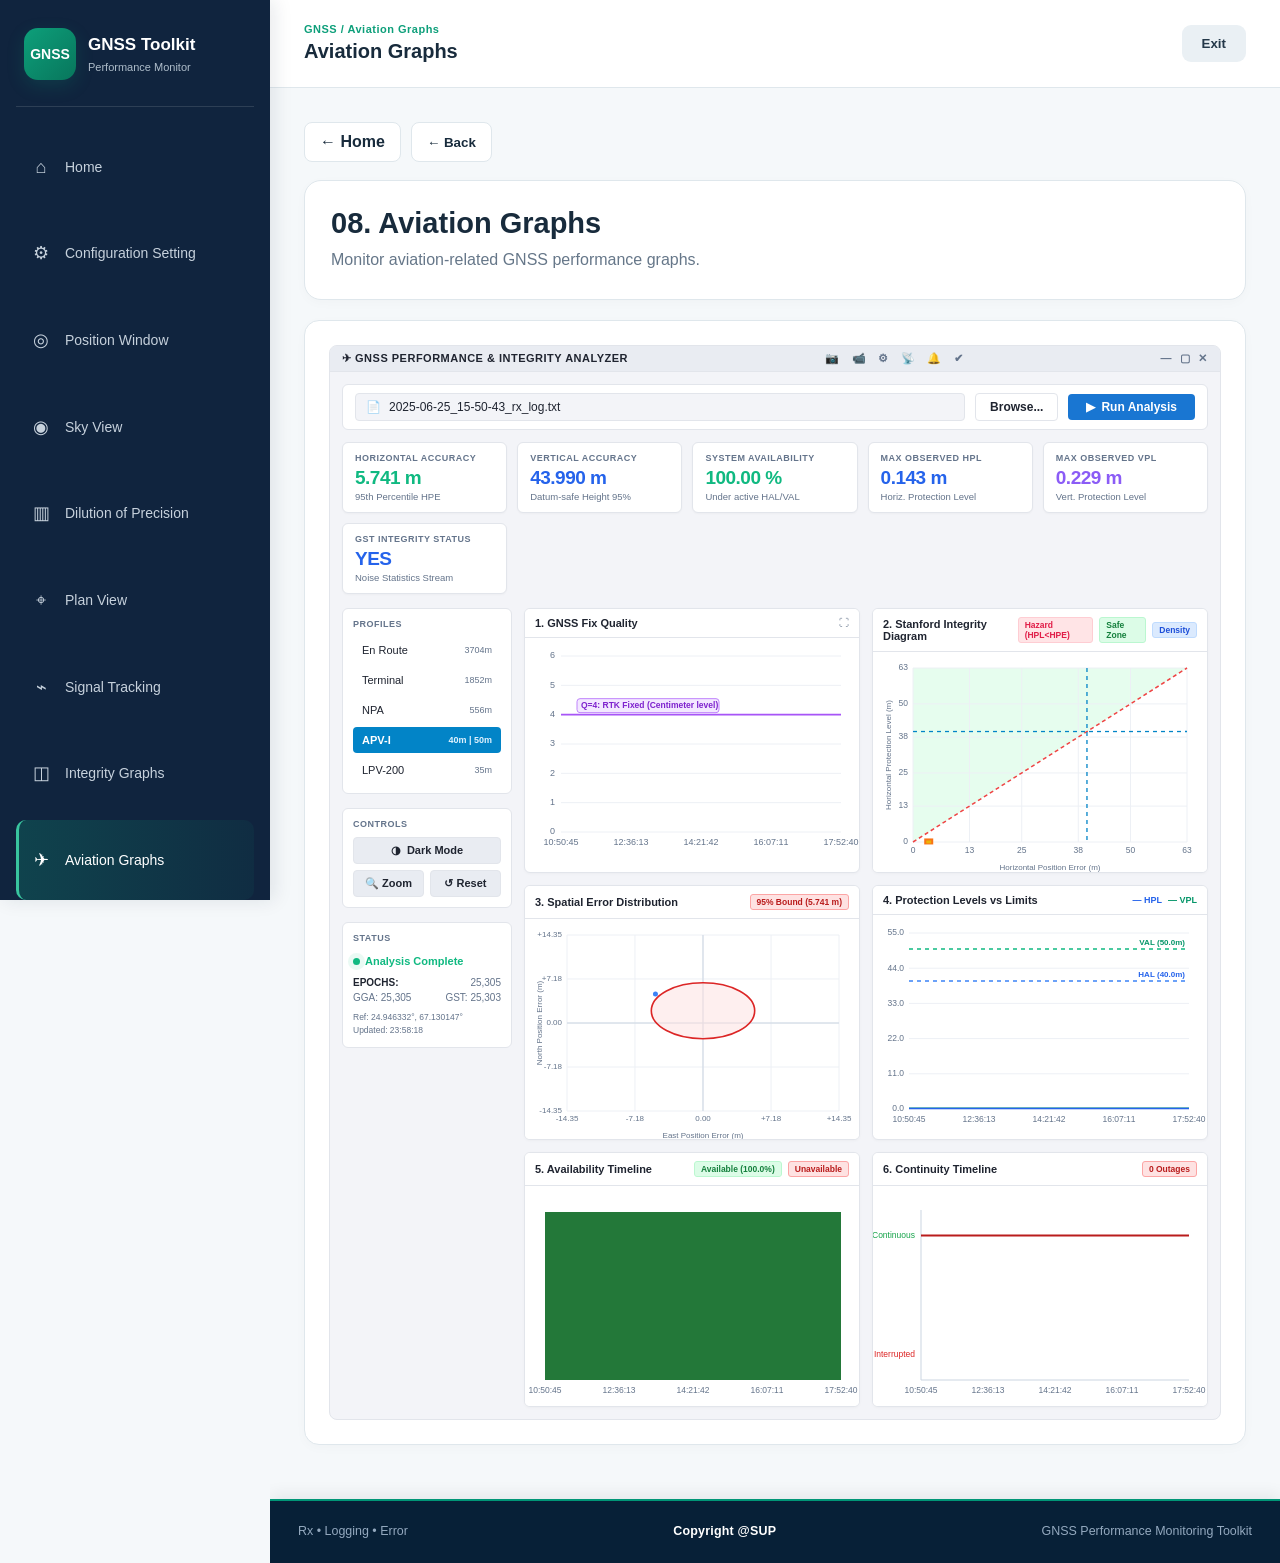
==== pages/aviation.html @ cc6a9aa6 "first commit" ====
<!DOCTYPE html>
<html lang="en">
<head>
  <meta charset="UTF-8">
  <meta name="viewport" content="width=device-width, initial-scale=1.0">
  <title>Aviation Graphs | GNSS Toolkit</title>
  <link rel="stylesheet" href="../css/style.css">
  <style>
    :root {
      --av-bg: #f3f4f8;
      --av-card-bg: #ffffff;
      --av-card-border: #e2e5eb;
      --av-header-bg: #e9ecf2;
      --av-text: #1f2430;
      --av-text-dim: #64748b;
      --av-primary: #1976d2;
      --av-primary-hover: #1565c0;
      --av-success: #10b981;
      --av-warning: #f59e0b;
      --av-danger: #ef4444;
      --av-hazard: #e11d48;
      --av-plot-bg: #ffffff;
      --av-grid-line: #edf0f5;
      --av-axis-line: #cbd5e1;
    }

    body.analyzer-dark {
      --av-bg: #12141a;
      --av-card-bg: #1a1d26;
      --av-card-border: #2c3140;
      --av-header-bg: #222634;
      --av-text: #e2e8f0;
      --av-text-dim: #94a3b8;
      --av-primary: #3b82f6;
      --av-primary-hover: #2563eb;
      --av-success: #10b981;
      --av-warning: #fbbf24;
      --av-danger: #f87171;
      --av-hazard: #f43f5e;
      --av-plot-bg: #141720;
      --av-grid-line: #222736;
      --av-axis-line: #374151;
    }

    .aviation-wrapper {
      background: var(--av-bg);
      border: 1px solid var(--av-card-border);
      border-radius: 8px;
      padding: 12px;
      font-family: -apple-system, BlinkMacSystemFont, "Segoe UI", Roboto, "Helvetica Neue", Arial, sans-serif;
      color: var(--av-text);
      transition: background 0.2s, color 0.2s;
    }

    /* Window Header Bar */
    .analyzer-window-bar {
      display: flex;
      justify-content: space-between;
      align-items: center;
      background: var(--av-header-bg);
      padding: 6px 12px;
      border-radius: 6px 6px 0 0;
      margin: -12px -12px 12px -12px;
      font-size: 11px;
      font-weight: 700;
      letter-spacing: 0.5px;
      border-bottom: 1px solid var(--av-card-border);
    }
    .window-icons {
      display: flex;
      align-items: center;
      gap: 12px;
      color: var(--av-text-dim);
    }
    .window-controls {
      display: flex;
      gap: 8px;
    }
    .win-btn {
      cursor: pointer;
      font-size: 11px;
      color: var(--av-text-dim);
    }

    /* File / Run Action Bar */
    .analyzer-action-bar {
      display: flex;
      flex-wrap: wrap;
      align-items: center;
      gap: 10px;
      background: var(--av-card-bg);
      padding: 8px 12px;
      border: 1px solid var(--av-card-border);
      border-radius: 6px;
      margin-bottom: 12px;
    }
    .file-input-display {
      flex: 1;
      min-width: 220px;
      display: flex;
      align-items: center;
      gap: 8px;
      background: var(--av-bg);
      border: 1px solid var(--av-card-border);
      padding: 6px 10px;
      border-radius: 4px;
      font-size: 12px;
      font-family: monospace;
      color: var(--av-text);
    }
    .btn-browse {
      background: var(--av-card-bg);
      border: 1px solid var(--av-card-border);
      color: var(--av-text);
      padding: 6px 14px;
      border-radius: 4px;
      font-size: 12px;
      font-weight: 600;
      cursor: pointer;
      transition: 0.15s ease;
    }
    .btn-browse:hover {
      background: var(--av-header-bg);
    }
    .btn-run {
      background: var(--av-primary);
      color: #ffffff;
      border: none;
      padding: 6px 18px;
      border-radius: 4px;
      font-size: 12px;
      font-weight: 600;
      cursor: pointer;
      display: flex;
      align-items: center;
      gap: 6px;
      transition: 0.15s ease;
    }
    .btn-run:hover {
      background: var(--av-primary-hover);
    }

    /* KPI Cards Row */
    .kpi-row {
      display: grid;
      grid-template-columns: repeat(auto-fit, minmax(150px, 1fr));
      gap: 10px;
      margin-bottom: 14px;
    }
    .kpi-card {
      background: var(--av-card-bg);
      border: 1px solid var(--av-card-border);
      border-radius: 6px;
      padding: 10px 12px;
      box-shadow: 0 1px 2px rgba(0,0,0,0.03);
    }
    .kpi-label {
      font-size: 9px;
      font-weight: 700;
      color: var(--av-text-dim);
      text-transform: uppercase;
      letter-spacing: 0.5px;
      margin-bottom: 4px;
    }
    .kpi-val {
      font-size: 19px;
      font-weight: 800;
      letter-spacing: -0.5px;
      margin-bottom: 2px;
    }
    .kpi-val.green { color: #10b981; }
    .kpi-val.blue { color: #2563eb; }
    .kpi-val.purple { color: #8b5cf6; }
    .kpi-sub {
      font-size: 9.5px;
      color: var(--av-text-dim);
    }

    /* Main Workspace Layout */
    .analyzer-workspace {
      display: flex;
      gap: 12px;
    }
    .analyzer-subpanel {
      width: 170px;
      flex-shrink: 0;
      display: flex;
      flex-direction: column;
      gap: 14px;
    }
    .analyzer-grid {
      flex: 1;
      display: grid;
      grid-template-columns: repeat(3, 1fr);
      gap: 12px;
    }
    @media (max-width: 1300px) {
      .analyzer-grid {
        grid-template-columns: repeat(2, 1fr);
      }
    }
    @media (max-width: 900px) {
      .analyzer-workspace {
        flex-direction: column;
      }
      .analyzer-subpanel {
        width: 100%;
      }
      .analyzer-grid {
        grid-template-columns: 1fr;
      }
    }

    /* Subpanel Components */
    .subpanel-box {
      background: var(--av-card-bg);
      border: 1px solid var(--av-card-border);
      border-radius: 6px;
      padding: 10px;
    }
    .subpanel-box-title {
      font-size: 9px;
      font-weight: 800;
      text-transform: uppercase;
      color: var(--av-text-dim);
      margin-bottom: 8px;
      letter-spacing: 0.5px;
    }
    .profile-list {
      display: flex;
      flex-direction: column;
      gap: 4px;
    }
    .profile-btn {
      display: flex;
      justify-content: space-between;
      align-items: center;
      padding: 6px 8px;
      background: transparent;
      border: 1px solid transparent;
      border-radius: 4px;
      font-size: 11px;
      color: var(--av-text);
      cursor: pointer;
      text-align: left;
      font-weight: 500;
      transition: all 0.15s ease;
    }
    .profile-btn small {
      font-size: 9px;
      color: var(--av-text-dim);
    }
    .profile-btn:hover {
      background: var(--av-header-bg);
    }
    .profile-btn.active {
      background: #0284c7;
      color: #ffffff;
      font-weight: 700;
    }
    .profile-btn.active small {
      color: #e0f2fe;
    }

    .ctrl-buttons {
      display: flex;
      flex-direction: column;
      gap: 6px;
    }
    .ctrl-btn {
      padding: 6px 8px;
      font-size: 11px;
      background: var(--av-header-bg);
      border: 1px solid var(--av-card-border);
      border-radius: 4px;
      color: var(--av-text);
      cursor: pointer;
      font-weight: 600;
      display: flex;
      align-items: center;
      justify-content: center;
      gap: 6px;
    }
    .ctrl-btn:hover {
      background: var(--av-card-border);
    }

    .status-badge {
      display: inline-flex;
      align-items: center;
      gap: 5px;
      font-size: 11px;
      font-weight: 700;
      color: #10b981;
      margin-bottom: 8px;
    }
    .status-dot {
      width: 7px;
      height: 7px;
      border-radius: 50%;
      background: #10b981;
    }
    .epoch-stats {
      font-size: 10px;
      color: var(--av-text-dim);
      line-height: 1.5;
    }
    .epoch-stats strong {
      color: var(--av-text);
    }

    /* Graph Cards */
    .graph-card {
      background: var(--av-card-bg);
      border: 1px solid var(--av-card-border);
      border-radius: 6px;
      display: flex;
      flex-direction: column;
      overflow: hidden;
      box-shadow: 0 1px 3px rgba(0,0,0,0.03);
    }
    .graph-header {
      padding: 8px 10px;
      display: flex;
      justify-content: space-between;
      align-items: center;
      border-bottom: 1px solid var(--av-card-border);
      background: var(--av-card-bg);
    }
    .graph-title {
      font-size: 11px;
      font-weight: 700;
      color: var(--av-text);
    }
    .graph-tags {
      display: flex;
      align-items: center;
      gap: 6px;
      font-size: 9px;
    }
    .pill-tag {
      padding: 2px 6px;
      border-radius: 3px;
      font-weight: 600;
      font-size: 8.5px;
      display: flex;
      align-items: center;
      gap: 4px;
    }
    .pill-hazard { background: #ffe4e6; color: #e11d48; border: 1px solid #fecdd3; }
    .pill-safe { background: #dcfce7; color: #15803d; border: 1px solid #bbf7d0; }
    .pill-density { background: #dbeafe; color: #1d4ed8; border: 1px solid #bfdbfe; }
    .pill-bound { background: #fee2e2; color: #b91c1c; border: 1px solid #fca5a5; }
    .pill-avail { background: #dcfce7; color: #15803d; border: 1px solid #bbf7d0; }
    .pill-unavail { background: #fee2e2; color: #b91c1c; border: 1px solid #fca5a5; }

    .graph-canvas-container {
      position: relative;
      width: 100%;
      height: 220px;
      background: var(--av-plot-bg);
    }
    .graph-canvas-container canvas {
      width: 100%;
      height: 100%;
      display: block;
    }

    
/* =========================================================
   PROFESSIONAL FOOTER
   ========================================================= */

footer {
    width: 100%;
    margin-top: auto;
    min-height: 64px;
    padding: 12px 28px;

    display: flex;
    align-items: center;
    justify-content: space-between;
    gap: 20px;

    background: #072037;
    border-top: 2px solid #009677;

    color: #b7c7d7;
    font-size: 0.78rem;
    line-height: 1.4;

    box-shadow: 0 -4px 15px rgba(7, 32, 55, 0.08);
}

footer span {
    display: block;
    white-space: nowrap;
}

footer span:first-child {
    color: #94a9bf;
    font-weight: 500;
}

footer span:nth-child(2) {
    color: #ffffff;
    font-weight: 600;
    letter-spacing: 0.2px;
}

footer span:last-child {
    color: #94a9bf;
    text-align: right;
    font-weight: 500;
}

/* Footer responsive */
@media (max-width: 600px) {
    footer {
        min-height: 90px;
        padding: 14px 16px;
        flex-direction: column;
        justify-content: center;
        text-align: center;
        gap: 5px;
    }

    footer span {
        white-space: normal;
        text-align: center !important;
    }
}


  </style>
</head>
<body>
<div class="app-shell">
  <aside class="sidebar" id="sidebar">
    <div class="sidebar-brand">
      <div class="brand-mark">GNSS</div>
      <div><strong>GNSS Toolkit</strong><small>Performance Monitor</small></div>
    </div>
    <nav class="sidebar-nav">
      <a class="nav-item" href="../index.html"><span>⌂</span>Home</a>
      <a class="nav-item" href="configuration.html"><span>⚙</span>Configuration Setting</a>
      <a class="nav-item" href="position.html"><span>◎</span>Position Window</a>
      <a class="nav-item" href="sky-view.html"><span>◉</span>Sky View</a>
      <a class="nav-item" href="dop.html"><span>▥</span>Dilution of Precision</a>
      <a class="nav-item" href="plan-view.html"><span>⌖</span>Plan View</a>
      <a class="nav-item" href="signal-tracking.html"><span>⌁</span>Signal Tracking</a>
      <a class="nav-item" href="integrity.html"><span>◫</span>Integrity Graphs</a>
      <a class="nav-item active" href="aviation.html"><span>✈</span>Aviation Graphs</a>
    </nav>
 
  </aside>

  <main class="main-content">
    <header class="topbar">
      <button class="menu-btn" onclick="toggleSidebar()">☰</button>
      <div>
        <div class="breadcrumb">GNSS / Aviation Graphs</div>
        <h1>Aviation Graphs</h1>
      </div>
      <button class="exit-btn" onclick="handleExit()">Exit</button>
    </header>

    <div class="page-content">
      <div class="back-row">
        <a class="back-btn" href="../index.html">← Home</a>
        <button class="back-btn" onclick="history.back()">← Back</button>
      </div>

      <div class="page-title">
        <h2>08. Aviation Graphs</h2>
        <p>Monitor aviation-related GNSS performance graphs.</p>
      </div>

      <div class="panel">
        <div class="aviation-wrapper" id="analyzerContainer">
          
          <!-- Top Analyzer Window Header -->
          <div class="analyzer-window-bar">
            <div>✈ GNSS PERFORMANCE & INTEGRITY ANALYZER</div>
            <div class="window-icons">
              <span>📷</span><span>📹</span><span>⚙</span><span>📡</span><span>🔔</span><span>✔</span>
            </div>
            <div class="window-controls">
              <span class="win-btn">—</span>
              <span class="win-btn">▢</span>
              <span class="win-btn">✕</span>
            </div>
          </div>

          <!-- Log File and Action Bar -->
          <div class="analyzer-action-bar">
            <div class="file-input-display">
              <span>📄</span>
              <span id="activeLogFileName">2025-06-25_15-50-43_rx_log.txt</span>
            </div>
            <button class="btn-browse" onclick="triggerBrowse()">Browse...</button>
            <button class="btn-run" onclick="runAnalysis()">
              <span>▶</span> Run Analysis
            </button>
            <input type="file" id="filePickerInput" style="display:none;" onchange="handleFileSelected(event)">
          </div>

          <!-- KPI Summary Cards -->
          <div class="kpi-row">
            <div class="kpi-card">
              <div class="kpi-label">Horizontal Accuracy</div>
              <div class="kpi-val green" id="hAccVal">5.741 m</div>
              <div class="kpi-sub">95th Percentile HPE</div>
            </div>
            <div class="kpi-card">
              <div class="kpi-label">Vertical Accuracy</div>
              <div class="kpi-val blue" id="vAccVal">43.990 m</div>
              <div class="kpi-sub">Datum-safe Height 95%</div>
            </div>
            <div class="kpi-card">
              <div class="kpi-label">System Availability</div>
              <div class="kpi-val green" id="availVal">100.00 %</div>
              <div class="kpi-sub">Under active HAL/VAL</div>
            </div>
            <div class="kpi-card">
              <div class="kpi-label">Max Observed HPL</div>
              <div class="kpi-val blue" id="hplVal">0.143 m</div>
              <div class="kpi-sub">Horiz. Protection Level</div>
            </div>
            <div class="kpi-card">
              <div class="kpi-label">Max Observed VPL</div>
              <div class="kpi-val purple" id="vplVal">0.229 m</div>
              <div class="kpi-sub">Vert. Protection Level</div>
            </div>
            <div class="kpi-card">
              <div class="kpi-label">GST Integrity Status</div>
              <div class="kpi-val blue" id="gstVal">YES</div>
              <div class="kpi-sub">Noise Statistics Stream</div>
            </div>
          </div>

          <!-- Main Workspace (Subpanel + 6 Grid Canvas Graphs) -->
          <div class="analyzer-workspace">
            
            <!-- Left Subpanel Controls -->
            <div class="analyzer-subpanel">
              <div class="subpanel-box">
                <div class="subpanel-box-title">Profiles</div>
                <div class="profile-list">
                  <button class="profile-btn" onclick="selectProfile('EN_ROUTE', this)">
                    <span>En Route</span><small>3704m</small>
                  </button>
                  <button class="profile-btn" onclick="selectProfile('TERMINAL', this)">
                    <span>Terminal</span><small>1852m</small>
                  </button>
                  <button class="profile-btn" onclick="selectProfile('NPA', this)">
                    <span>NPA</span><small>556m</small>
                  </button>
                  <button class="profile-btn active" onclick="selectProfile('APV_I', this)">
                    <span>APV-I</span><small>40m | 50m</small>
                  </button>
                  <button class="profile-btn" onclick="selectProfile('LPV_200', this)">
                    <span>LPV-200</span><small>35m</small>
                  </button>
                </div>
              </div>

              <div class="subpanel-box">
                <div class="subpanel-box-title">Controls</div>
                <div class="ctrl-buttons">
                  <button class="ctrl-btn" onclick="toggleTheme()">
                    <span>◑</span> <span id="themeToggleText">Dark Mode</span>
                  </button>
                  <div style="display:flex; gap:6px;">
                    <button class="ctrl-btn" style="flex:1" onclick="zoomGraphs()">🔍 Zoom</button>
                    <button class="ctrl-btn" style="flex:1" onclick="resetGraphs()">↺ Reset</button>
                  </div>
                </div>
              </div>

              <div class="subpanel-box">
                <div class="subpanel-box-title">Status</div>
                <div class="status-badge">
                  <span class="status-dot"></span> Analysis Complete
                </div>
                <div class="epoch-stats">
                  <div><strong>EPOCHS:</strong> <span style="float:right;">25,305</span></div>
                  <div>GGA: 25,305 <span style="float:right;">GST: 25,303</span></div>
                  <div style="margin-top:6px; font-size:8.5px; color:var(--av-text-dim);">
                    Ref: 24.946332°, 67.130147°<br>
                    Updated: 23:58:18
                  </div>
                </div>
              </div>
            </div>

            <!-- 6 Graph Cards -->
            <div class="analyzer-grid">
              
              <!-- Graph 1: GNSS Fix Quality -->
              <div class="graph-card">
                <div class="graph-header">
                  <span class="graph-title">1. GNSS Fix Quality</span>
                  <span style="font-size:10px; color:var(--av-text-dim);">⛶</span>
                </div>
                <div class="graph-canvas-container">
                  <canvas id="cvsFixQuality"></canvas>
                </div>
              </div>

              <!-- Graph 2: Stanford Integrity Diagram -->
              <div class="graph-card">
                <div class="graph-header">
                  <span class="graph-title">2. Stanford Integrity Diagram</span>
                  <div class="graph-tags">
                    <span class="pill-tag pill-hazard">Hazard (HPL&lt;HPE)</span>
                    <span class="pill-tag pill-safe">Safe Zone</span>
                    <span class="pill-tag pill-density">Density</span>
                  </div>
                </div>
                <div class="graph-canvas-container">
                  <canvas id="cvsStanford"></canvas>
                </div>
              </div>

              <!-- Graph 3: Spatial Error Distribution -->
              <div class="graph-card">
                <div class="graph-header">
                  <span class="graph-title">3. Spatial Error Distribution</span>
                  <span class="pill-tag pill-bound">95% Bound (5.741 m)</span>
                </div>
                <div class="graph-canvas-container">
                  <canvas id="cvsSpatial"></canvas>
                </div>
              </div>

              <!-- Graph 4: Protection Levels vs Limits -->
              <div class="graph-card">
                <div class="graph-header">
                  <span class="graph-title">4. Protection Levels vs Limits</span>
                  <div class="graph-tags">
                    <span style="font-size:9px; color:#2563eb; font-weight:700;">— HPL</span>
                    <span style="font-size:9px; color:#059669; font-weight:700;">— VPL</span>
                  </div>
                </div>
                <div class="graph-canvas-container">
                  <canvas id="cvsProtLevels"></canvas>
                </div>
              </div>

              <!-- Graph 5: Availability Timeline -->
              <div class="graph-card">
                <div class="graph-header">
                  <span class="graph-title">5. Availability Timeline</span>
                  <div class="graph-tags">
                    <span class="pill-tag pill-avail">Available (100.0%)</span>
                    <span class="pill-tag pill-unavail">Unavailable</span>
                  </div>
                </div>
                <div class="graph-canvas-container">
                  <canvas id="cvsAvailability"></canvas>
                </div>
              </div>

              <!-- Graph 6: Continuity Timeline -->
              <div class="graph-card">
                <div class="graph-header">
                  <span class="graph-title">6. Continuity Timeline</span>
                  <span class="pill-tag pill-bound">0 Outages</span>
                </div>
                <div class="graph-canvas-container">
                  <canvas id="cvsContinuity"></canvas>
                </div>
              </div>

            </div>
          </div>

        </div>
      </div>
    </div>

    <footer>
      <span>Rx • Logging • Error</span>
      <span>Copyright @SUP</span>
      <span>GNSS Performance Monitoring Toolkit</span>
    </footer>
  </main>
</div>

<script src="../js/app.js"></script>
<script>
  // Navigation sidebar toggle fallback if app.js doesn't provide it
  if (typeof toggleSidebar !== 'function') {
    window.toggleSidebar = function() {
      const s = document.getElementById('sidebar');
      if (s) s.classList.toggle('collapsed');
    };
  }
  if (typeof handleExit !== 'function') {
    window.handleExit = function() {
      window.location.href = '../index.html';
    };
  }

  // Profile configuration parameters
  const PROFILES = {
    EN_ROUTE: { name: 'En Route', hal: 3704, val: null },
    TERMINAL: { name: 'Terminal', hal: 1852, val: null },
    NPA:      { name: 'NPA', hal: 556, val: null },
    APV_I:    { name: 'APV-I', hal: 40.0, val: 50.0 },
    LPV_200:  { name: 'LPV-200', hal: 35.0, val: 35.0 }
  };

  let currentProfile = 'APV_I';
  let zoomLevel = 1.0;
  let isDarkMode = false;

  const timeStamps = ['10:50:45', '12:36:13', '14:21:42', '16:07:11', '17:52:40'];

  function selectProfile(key, btn) {
    currentProfile = key;
    document.querySelectorAll('.profile-btn').forEach(b => b.classList.remove('active'));
    if (btn) btn.classList.add('active');
    drawAllAviationGraphs();
  }

  function toggleTheme() {
    isDarkMode = !isDarkMode;
    document.body.classList.toggle('analyzer-dark', isDarkMode);
    document.getElementById('themeToggleText').innerText = isDarkMode ? 'Light Mode' : 'Dark Mode';
    drawAllAviationGraphs();
  }

  function zoomGraphs() {
    zoomLevel = (zoomLevel === 1.0) ? 1.5 : 1.0;
    drawAllAviationGraphs();
  }

  function resetGraphs() {
    zoomLevel = 1.0;
    drawAllAviationGraphs();
  }

  function triggerBrowse() {
    document.getElementById('filePickerInput').click();
  }

  function handleFileSelected(event) {
    const file = event.target.files[0];
    if (file) {
      document.getElementById('activeLogFileName').innerText = file.name;
      runAnalysis();
    }
  }

  function runAnalysis() {
    const runBtn = document.querySelector('.btn-run');
    runBtn.innerHTML = '<span>⏳</span> Processing...';
    setTimeout(() => {
      runBtn.innerHTML = '<span>▶</span> Run Analysis';
      drawAllAviationGraphs();
    }, 450);
  }

  function getThemeColors() {
    const dark = document.body.classList.contains('analyzer-dark');
    return {
      bg: dark ? '#141720' : '#ffffff',
      grid: dark ? '#222736' : '#edf0f5',
      axis: dark ? '#374151' : '#cbd5e1',
      text: dark ? '#cbd5e1' : '#64748b',
      textBold: dark ? '#f1f5f9' : '#1f2430'
    };
  }

  function initCanvas(canvasId) {
    const cvs = document.getElementById(canvasId);
    if (!cvs) return null;
    const parent = cvs.parentElement;
    const dpr = window.devicePixelRatio || 1;
    const rect = parent.getBoundingClientRect();
    
    cvs.width = rect.width * dpr;
    cvs.height = rect.height * dpr;

    const ctx = cvs.getContext('2d');
    ctx.scale(dpr, dpr);
    return { ctx, width: rect.width, height: rect.height };
  }

  // --- Graph 1: GNSS Fix Quality ---
  function drawFixQuality() {
    const c = initCanvas('cvsFixQuality');
    if (!c) return;
    const { ctx, width, height } = c;
    const colors = getThemeColors();

    ctx.fillStyle = colors.bg;
    ctx.fillRect(0, 0, width, height);

    const padLeft = 36, padRight = 18, padTop = 18, padBottom = 26;
    const plotW = width - padLeft - padRight;
    const plotH = height - padTop - padBottom;

    // Y Axis: 0 to 6
    for (let q = 0; q <= 6; q++) {
      const y = padTop + plotH - (q / 6) * plotH;
      ctx.strokeStyle = colors.grid;
      ctx.beginPath();
      ctx.moveTo(padLeft, y);
      ctx.lineTo(width - padRight, y);
      ctx.stroke();

      ctx.fillStyle = colors.text;
      ctx.font = '9px sans-serif';
      ctx.textAlign = 'right';
      ctx.textBaseline = 'middle';
      ctx.fillText(q.toString(), padLeft - 6, y);
    }

    // X Axis Timestamps
    ctx.textAlign = 'center';
    ctx.textBaseline = 'top';
    timeStamps.forEach((t, i) => {
      const x = padLeft + (i / (timeStamps.length - 1)) * plotW;
      ctx.fillText(t, x, height - padBottom + 6);
    });

    // Q=4: RTK Fixed Line (Solid Purple)
    const yQ4 = padTop + plotH - (4 / 6) * plotH;
    ctx.strokeStyle = '#a855f7';
    ctx.lineWidth = 1.8;
    ctx.beginPath();
    ctx.moveTo(padLeft, yQ4);
    ctx.lineTo(width - padRight, yQ4);
    ctx.stroke();

    // Callout Label: Q=4: RTK Fixed (Centimeter level)
    const labelX = padLeft + 16;
    const labelY = yQ4 - 16;
    ctx.fillStyle = isDarkMode ? '#2e1065' : '#f3e8ff';
    ctx.strokeStyle = '#c084fc';
    ctx.lineWidth = 1;
    ctx.beginPath();
    ctx.roundRect(labelX, labelY, 142, 14, 3);
    ctx.fill();
    ctx.stroke();

    ctx.fillStyle = '#7e22ce';
    ctx.font = 'bold 8.5px sans-serif';
    ctx.textAlign = 'left';
    ctx.textBaseline = 'middle';
    ctx.fillText('Q=4: RTK Fixed (Centimeter level)', labelX + 4, labelY + 7);
  }

  // --- Graph 2: Stanford Integrity Diagram ---
  function drawStanfordDiagram() {
    const c = initCanvas('cvsStanford');
    if (!c) return;
    const { ctx, width, height } = c;
    const colors = getThemeColors();

    ctx.fillStyle = colors.bg;
    ctx.fillRect(0, 0, width, height);

    const padLeft = 40, padRight = 20, padTop = 16, padBottom = 30;
    const plotW = width - padLeft - padRight;
    const plotH = height - padTop - padBottom;

    const maxLimit = 63;
    const prof = PROFILES[currentProfile];
    const hal = prof.hal ? Math.min(prof.hal, 60) : 40;

    const getX = (val) => padLeft + (val / maxLimit) * plotW;
    const getY = (val) => padTop + plotH - (val / maxLimit) * plotH;

    // Safe Zone (Green Triangle between HPL=HPE and HPL axis)
    ctx.fillStyle = isDarkMode ? 'rgba(16, 185, 129, 0.12)' : 'rgba(220, 252, 231, 0.7)';
    ctx.beginPath();
    ctx.moveTo(getX(0), getY(0));
    ctx.lineTo(getX(0), getY(maxLimit));
    ctx.lineTo(getX(maxLimit), getY(maxLimit));
    ctx.closePath();
    ctx.fill();

    // Grid lines & labels (0, 13, 25, 38, 50, 63)
    const ticks = [0, 13, 25, 38, 50, 63];
    ctx.font = '8.5px sans-serif';
    ticks.forEach(t => {
      const x = getX(t);
      const y = getY(t);

      // Y Grid
      ctx.strokeStyle = colors.grid;
      ctx.beginPath();
      ctx.moveTo(padLeft, y);
      ctx.lineTo(width - padRight, y);
      ctx.stroke();

      // X Grid
      ctx.beginPath();
      ctx.moveTo(x, padTop);
      ctx.lineTo(x, height - padBottom);
      ctx.stroke();

      // Y Labels
      ctx.fillStyle = colors.text;
      ctx.textAlign = 'right';
      ctx.textBaseline = 'middle';
      ctx.fillText(t.toString(), padLeft - 5, y);

      // X Labels
      ctx.textAlign = 'center';
      ctx.textBaseline = 'top';
      ctx.fillText(t.toString(), x, height - padBottom + 4);
    });

    // Hazard Line (Diagonal HPL = HPE)
    ctx.strokeStyle = '#ef4444';
    ctx.setLineDash([4, 3]);
    ctx.lineWidth = 1.5;
    ctx.beginPath();
    ctx.moveTo(getX(0), getY(0));
    ctx.lineTo(getX(maxLimit), getY(maxLimit));
    ctx.stroke();

    // HAL Line (Vertical and Horizontal Alert Limit dashed cyan/blue)
    ctx.strokeStyle = '#0284c7';
    ctx.setLineDash([4, 4]);
    ctx.lineWidth = 1.3;
    // Horizontal line
    ctx.beginPath();
    ctx.moveTo(padLeft, getY(hal));
    ctx.lineTo(width - padRight, getY(hal));
    ctx.stroke();
    // Vertical line
    ctx.beginPath();
    ctx.moveTo(getX(hal), padTop);
    ctx.lineTo(getX(hal), height - padBottom);
    ctx.stroke();
    ctx.setLineDash([]);

    // Data points density cluster (Small orange/yellow block near (3, 0.2))
    ctx.fillStyle = '#f97316';
    const clusterX = getX(3.5);
    const clusterY = getY(0.2);
    ctx.fillRect(clusterX - 4, clusterY - 3, 9, 6);
    ctx.fillStyle = '#eab308';
    ctx.fillRect(clusterX - 2, clusterY - 1, 5, 3);

    // Axis Titles
    ctx.fillStyle = colors.text;
    ctx.font = '8px sans-serif';
    ctx.textAlign = 'center';
    ctx.fillText('Horizontal Position Error (m)', padLeft + plotW / 2, height - 8);

    ctx.save();
    ctx.translate(12, padTop + plotH / 2);
    ctx.rotate(-Math.PI / 2);
    ctx.fillText('Horizontal Protection Level (m)', 0, 0);
    ctx.restore();
  }

  // --- Graph 3: Spatial Error Distribution ---
  function drawSpatialDistribution() {
    const c = initCanvas('cvsSpatial');
    if (!c) return;
    const { ctx, width, height } = c;
    const colors = getThemeColors();

    ctx.fillStyle = colors.bg;
    ctx.fillRect(0, 0, width, height);

    const padLeft = 42, padRight = 20, padTop = 16, padBottom = 28;
    const plotW = width - padLeft - padRight;
    const plotH = height - padTop - padBottom;

    const span = 14.35;
    const getX = (val) => padLeft + ((val + span) / (span * 2)) * plotW;
    const getY = (val) => padTop + plotH - ((val + span) / (span * 2)) * plotH;

    const yTicks = [-14.35, -7.18, 0.00, 7.18, 14.35];
    const xTicks = [-14.35, -7.18, 0.00, 7.18, 14.35];

    // Grid
    yTicks.forEach(val => {
      const y = getY(val);
      ctx.strokeStyle = colors.grid;
      ctx.beginPath();
      ctx.moveTo(padLeft, y);
      ctx.lineTo(width - padRight, y);
      ctx.stroke();

      ctx.fillStyle = colors.text;
      ctx.font = '8px sans-serif';
      ctx.textAlign = 'right';
      ctx.textBaseline = 'middle';
      ctx.fillText(val > 0 ? `+${val.toFixed(2)}` : val.toFixed(2), padLeft - 5, y);
    });

    xTicks.forEach(val => {
      const x = getX(val);
      ctx.strokeStyle = colors.grid;
      ctx.beginPath();
      ctx.moveTo(x, padTop);
      ctx.lineTo(x, height - padBottom);
      ctx.stroke();

      ctx.fillStyle = colors.text;
      ctx.font = '8px sans-serif';
      ctx.textAlign = 'center';
      ctx.textBaseline = 'top';
      ctx.fillText(val > 0 ? `+${val.toFixed(2)}` : val.toFixed(2), x, height - padBottom + 4);
    });

    // Zero crosshairs
    ctx.strokeStyle = colors.axis;
    ctx.lineWidth = 1;
    ctx.beginPath();
    ctx.moveTo(padLeft, getY(0));
    ctx.lineTo(width - padRight, getY(0));
    ctx.moveTo(getX(0), padTop);
    ctx.lineTo(getX(0), height - padBottom);
    ctx.stroke();

    // 95% Confidence Ellipse (centered slightly offset as in picture)
    const cx = getX(0.0);
    const cy = getY(2.0);
    const rx = (5.741 / span) * (plotW / 2) * 0.95;
    const ry = (4.8 / span) * (plotH / 2) * 0.95;

    ctx.save();
    ctx.beginPath();
    ctx.ellipse(cx, cy, rx, ry, 0, 0, 2 * Math.PI);
    ctx.fillStyle = isDarkMode ? 'rgba(239, 68, 68, 0.12)' : 'rgba(254, 226, 226, 0.55)';
    ctx.fill();
    ctx.strokeStyle = '#dc2626';
    ctx.lineWidth = 1.6;
    ctx.stroke();
    ctx.restore();

    // Minor reference point on left boundary
    ctx.fillStyle = '#3b82f6';
    ctx.beginPath();
    ctx.arc(cx - rx * 0.92, cy - ry * 0.6, 2.5, 0, 2 * Math.PI);
    ctx.fill();

    // Axis labels
    ctx.fillStyle = colors.text;
    ctx.font = '8px sans-serif';
    ctx.textAlign = 'center';
    ctx.fillText('East Position Error (m)', padLeft + plotW / 2, height - 7);

    ctx.save();
    ctx.translate(11, padTop + plotH / 2);
    ctx.rotate(-Math.PI / 2);
    ctx.fillText('North Position Error (m)', 0, 0);
    ctx.restore();
  }

  // --- Graph 4: Protection Levels vs Limits ---
  function drawProtectionLevels() {
    const c = initCanvas('cvsProtLevels');
    if (!c) return;
    const { ctx, width, height } = c;
    const colors = getThemeColors();

    ctx.fillStyle = colors.bg;
    ctx.fillRect(0, 0, width, height);

    const padLeft = 36, padRight = 18, padTop = 18, padBottom = 26;
    const plotW = width - padLeft - padRight;
    const plotH = height - padTop - padBottom;

    const maxVal = 55;
    const yTicks = [0.0, 11, 22, 33, 44, 55];
    const getY = (val) => padTop + plotH - (val / maxVal) * plotH;

    // Grid & Y Ticks
    yTicks.forEach(val => {
      const y = getY(val);
      ctx.strokeStyle = colors.grid;
      ctx.beginPath();
      ctx.moveTo(padLeft, y);
      ctx.lineTo(width - padRight, y);
      ctx.stroke();

      ctx.fillStyle = colors.text;
      ctx.font = '8.5px sans-serif';
      ctx.textAlign = 'right';
      ctx.textBaseline = 'middle';
      ctx.fillText(val.toFixed(1), padLeft - 5, y);
    });

    // X Axis Ticks
    ctx.textAlign = 'center';
    ctx.textBaseline = 'top';
    timeStamps.forEach((t, i) => {
      const x = padLeft + (i / (timeStamps.length - 1)) * plotW;
      ctx.fillText(t, x, height - padBottom + 6);
    });

    // Active Profile Limits
    const prof = PROFILES[currentProfile];
    const hal = prof.hal !== null ? Math.min(prof.hal, 55) : 40.0;
    const val = prof.val !== null ? Math.min(prof.val, 55) : 50.0;

    // VAL Dashed Line (Green)
    if (prof.val !== null) {
      const yVAL = getY(val);
      ctx.strokeStyle = '#10b981';
      ctx.setLineDash([4, 4]);
      ctx.lineWidth = 1.5;
      ctx.beginPath();
      ctx.moveTo(padLeft, yVAL);
      ctx.lineTo(width - padRight, yVAL);
      ctx.stroke();

      ctx.fillStyle = '#059669';
      ctx.font = 'bold 8px sans-serif';
      ctx.textAlign = 'right';
      ctx.textBaseline = 'bottom';
      ctx.fillText(`VAL (${val.toFixed(1)}m)`, width - padRight - 4, yVAL - 2);
    }

    // HAL Dashed Line (Blue)
    const yHAL = getY(hal);
    ctx.strokeStyle = '#3b82f6';
    ctx.setLineDash([4, 4]);
    ctx.lineWidth = 1.5;
    ctx.beginPath();
    ctx.moveTo(padLeft, yHAL);
    ctx.lineTo(width - padRight, yHAL);
    ctx.stroke();
    ctx.setLineDash([]);

    ctx.fillStyle = '#2563eb';
    ctx.font = 'bold 8px sans-serif';
    ctx.textAlign = 'right';
    ctx.textBaseline = 'bottom';
    ctx.fillText(`HAL (${hal.toFixed(1)}m)`, width - padRight - 4, yHAL - 2);

    // HPL (0.143m) & VPL (0.229m) flat near zero
    const yHPL = getY(0.143);
    const yVPL = getY(0.229);

    ctx.strokeStyle = '#059669';
    ctx.lineWidth = 1.4;
    ctx.beginPath();
    ctx.moveTo(padLeft, yVPL);
    ctx.lineTo(width - padRight, yVPL);
    ctx.stroke();

    ctx.strokeStyle = '#2563eb';
    ctx.lineWidth = 1.4;
    ctx.beginPath();
    ctx.moveTo(padLeft, yHPL);
    ctx.lineTo(width - padRight, yHPL);
    ctx.stroke();
  }

  // --- Graph 5: Availability Timeline ---
  function drawAvailabilityTimeline() {
    const c = initCanvas('cvsAvailability');
    if (!c) return;
    const { ctx, width, height } = c;
    const colors = getThemeColors();

    ctx.fillStyle = colors.bg;
    ctx.fillRect(0, 0, width, height);

    const padLeft = 20, padRight = 18, padTop = 26, padBottom = 26;
    const plotW = width - padLeft - padRight;
    const plotH = height - padTop - padBottom;

    // Solid Green Availability Area (100% full coverage)
    ctx.fillStyle = '#237839';
    ctx.fillRect(padLeft, padTop, plotW, plotH);

    // X Axis Ticks
    ctx.fillStyle = colors.text;
    ctx.font = '8.5px sans-serif';
    ctx.textAlign = 'center';
    ctx.textBaseline = 'top';
    timeStamps.forEach((t, i) => {
      const x = padLeft + (i / (timeStamps.length - 1)) * plotW;
      ctx.fillText(t, x, height - padBottom + 6);
    });
  }

  // --- Graph 6: Continuity Timeline ---
  function drawContinuityTimeline() {
    const c = initCanvas('cvsContinuity');
    if (!c) return;
    const { ctx, width, height } = c;
    const colors = getThemeColors();

    ctx.fillStyle = colors.bg;
    ctx.fillRect(0, 0, width, height);

    const padLeft = 48, padRight = 18, padTop = 24, padBottom = 26;
    const plotW = width - padLeft - padRight;
    const plotH = height - padTop - padBottom;

    // Y Axis labels
    const yContinuous = padTop + plotH * 0.15;
    const yInterrupted = padTop + plotH * 0.85;

    ctx.fillStyle = colors.text;
    ctx.font = '8.5px sans-serif';
    ctx.textAlign = 'right';
    ctx.textBaseline = 'middle';

    ctx.fillStyle = '#16a34a';
    ctx.fillText('Continuous', padLeft - 6, yContinuous);

    ctx.fillStyle = '#dc2626';
    ctx.fillText('Interrupted', padLeft - 6, yInterrupted);

    // Grid baseline
    ctx.strokeStyle = colors.axis;
    ctx.lineWidth = 1;
    ctx.beginPath();
    ctx.moveTo(padLeft, padTop);
    ctx.lineTo(padLeft, height - padBottom);
    ctx.lineTo(width - padRight, height - padBottom);
    ctx.stroke();

    // Continuous Line (Burgundy / Red line at top for the whole duration)
    ctx.strokeStyle = '#b91c1c';
    ctx.lineWidth = 2.2;
    ctx.beginPath();
    ctx.moveTo(padLeft, yContinuous);
    ctx.lineTo(width - padRight, yContinuous);
    ctx.stroke();

    // X Axis Ticks
    ctx.fillStyle = colors.text;
    ctx.font = '8.5px sans-serif';
    ctx.textAlign = 'center';
    ctx.textBaseline = 'top';
    timeStamps.forEach((t, i) => {
      const x = padLeft + (i / (timeStamps.length - 1)) * plotW;
      ctx.fillText(t, x, height - padBottom + 6);
    });
  }

  function drawAllAviationGraphs() {
    drawFixQuality();
    drawStanfordDiagram();
    drawSpatialDistribution();
    drawProtectionLevels();
    drawAvailabilityTimeline();
    drawContinuityTimeline();
  }

  window.addEventListener('load', drawAllAviationGraphs);
  window.addEventListener('resize', drawAllAviationGraphs);
</script>
</body>
</html>
---- css/style.css ----
/* =========================================
   GLOBAL RESET
   ========================================= */

* {
    margin: 0;
    padding: 0;
    box-sizing: border-box;

    font-family:
        Arial,
        Helvetica,
        sans-serif;
}


/* =========================================
   ROOT COLORS
   ========================================= */

:root {
    --green: #0d9f7a;
    --green-dark: #08765c;

    --navy: #10243e;

    --text: #182b3c;
    --muted: #667789;

    --line: #dfe7ec;

    --bg: #f5f8fa;

    --white: #ffffff;

    --sidebar-text: #c6d1dc;
    --sidebar-muted: #aebdca;
}


/* =========================================
   BODY
   ========================================= */

html {
    scroll-behavior: smooth;
}

body {
    background: var(--bg);

    color: var(--text);

    min-height: 100vh;

    overflow-x: hidden;
}


/* =========================================
   LINKS
   ========================================= */

a {
    text-decoration: none;

    color: inherit;
}


/* =========================================
   APP SHELL
   ========================================= */

.app-shell {
    display: flex;

    min-height: 100vh;

    width: 100%;
}


/* =========================================
   SIDEBAR
   ========================================= */

.sidebar {
    width: 270px;

    height: 100vh;

    background: var(--navy);

    color: #ffffff;

    position: fixed;

    left: 0;
    top: 0;
    bottom: 0;

    z-index: 100;

    padding: 24px 16px 0;

    display: flex;

    flex-direction: column;

    overflow-y: auto;

    overflow-x: hidden;

    box-shadow:
        4px 0 18px rgba(16, 36, 62, .10);
}


/* Sidebar scrollbar */

.sidebar::-webkit-scrollbar {
    width: 5px;
}

.sidebar::-webkit-scrollbar-track {
    background: transparent;
}

.sidebar::-webkit-scrollbar-thumb {
    background: rgba(255,255,255,.18);

    border-radius: 10px;
}


/* =========================================
   SIDEBAR BRAND
   ========================================= */

.sidebar-brand {
    display: flex;

    align-items: center;

    gap: 12px;

    padding: 4px 8px 26px;

    border-bottom:
        1px solid rgba(255,255,255,.12);

    flex-shrink: 0;
}


.brand-mark {
    width: 52px;
    height: 52px;

    min-width: 52px;

    border-radius: 14px;

    background:
        linear-gradient(
            135deg,
            #0d9f7a,
            #08765c
        );

    display: grid;

    place-items: center;

    font-weight: 800;

    font-size: 14px;

    box-shadow:
        0 6px 18px rgba(13,159,122,.18);
}


.sidebar-brand strong {
    display: block;

    font-size: 17px;

    line-height: 1.3;
}


.sidebar-brand small {
    display: block;

    color: var(--sidebar-muted);

    margin-top: 4px;

    font-size: 11px;

    line-height: 1.3;
}


/* =========================================
   SIDEBAR NAVIGATION
   ========================================= */

.sidebar-nav {
    padding-top: 20px;

    display: grid;

    gap: 7px;

    flex: 1;

    min-height: 0;
}


.nav-item {
    display: flex;

    align-items: center;

    gap: 12px;

    padding: 13px 13px;

    border-radius: 10px;

    color: var(--sidebar-text);

    font-size: 14px;

    transition:
        background .2s ease,
        color .2s ease,
        transform .2s ease;

    min-height: 44px;
}


.nav-item span {
    width: 24px;

    min-width: 24px;

    text-align: center;

    font-size: 18px;

    line-height: 1;
}


.nav-item label {
    cursor: pointer;

    line-height: 1.3;
}


.nav-item:hover {
    background:
        rgba(13,159,122,.13);

    color: #ffffff;

    transform:
        translateX(2px);
}


.nav-item.active {
    background:
        linear-gradient(
            90deg,
            rgba(13,159,122,.25),
            rgba(13,159,122,.07)
        );

    color: #ffffff;

    border-left:
        3px solid #39c59f;

    padding-left: 10px;
}


/* =========================================
   SIDEBAR FOOTER
   ========================================= */

.sidebar-footer {
    margin-top: auto;

    padding: 16px 8px 20px;

    border-top:
        1px solid rgba(255,255,255,.12);

    background: var(--navy);

    flex-shrink: 0;
}


.sidebar-status {
    display: flex;

    align-items: center;

    gap: 8px;

    color: #c6d1dc;

    font-size: 12px;

    font-weight: 600;
}


.sidebar-copyright {
    margin-top: 8px;

    color: #71869a;

    font-size: 9px;

    letter-spacing: .2px;
}


.status-light {
    display: inline-block;

    width: 9px;
    height: 9px;

    min-width: 9px;

    background: #37c995;

    border-radius: 50%;

    box-shadow:
        0 0 0 4px rgba(55,201,149,.10);
}


/* =========================================
   MAIN CONTENT
   ========================================= */

.main-content {
    margin-left: 270px;

    width:
        calc(100% - 270px);

    min-width: 0;

    min-height: 100vh;

    display: flex;

    flex-direction: column;

    background: var(--bg);

    overflow-x: hidden;
}


/* =========================================
   TOP BAR
   ========================================= */

.topbar {
    min-height: 88px;

    background: #ffffff;

    border-bottom:
        1px solid var(--line);

    display: flex;

    align-items: center;

    justify-content: space-between;

    padding: 16px 34px;

    gap: 16px;

    flex-shrink: 0;
}


.topbar-title {
    margin-right: auto;

    min-width: 0;
}


.breadcrumb {
    font-size: 11px;

    color: var(--green);

    font-weight: 700;

    letter-spacing: .5px;

    margin-bottom: 3px;
}


.topbar h1 {
    font-size: 20px;

    margin-top: 2px;

    line-height: 1.3;
}


/* =========================================
   MENU BUTTON
   ========================================= */

.menu-btn {
    display: none;

    border: 0;

    background: #eaf0f4;

    color: var(--navy);

    border-radius: 8px;

    padding: 9px 12px;

    cursor: pointer;

    font-size: 17px;

    flex-shrink: 0;
}


.menu-btn:hover {
    background: #dfe8ee;
}


/* =========================================
   THEME BUTTON
   ========================================= */

.theme-toggle {
    border: 1px solid var(--line);

    background: #ffffff;

    color: var(--text);

    padding: 10px 14px;

    border-radius: 9px;

    cursor: pointer;

    display: flex;

    align-items: center;

    gap: 7px;

    font-size: 12px;

    font-weight: 700;

    transition: .2s ease;

    white-space: nowrap;
}


.theme-toggle:hover {
    border-color: var(--green);

    color: var(--green);

    background: #f7fcfa;
}


/* =========================================
   EXIT BUTTON
   ========================================= */

.exit-btn {
    border: 0;

    background: #eaf0f4;

    color: #243849;

    padding: 11px 20px;

    border-radius: 9px;

    font-weight: 700;

    cursor: pointer;

    transition: .2s ease;

    white-space: nowrap;
}


.exit-btn:hover {
    background: #dfe8ee;

    transform: translateY(-1px);
}


/* =========================================
   HERO
   ========================================= */

.hero {
    margin: 30px 34px 10px;

    padding: 42px;

    border-radius: 20px;

    background:
        linear-gradient(
            135deg,
            #ffffff,
            #eef7f4
        );

    border:
        1px solid var(--line);

    display: flex;

    justify-content: space-between;

    align-items: center;

    gap: 30px;

    box-shadow:
        0 8px 25px rgba(16,36,62,.05),
        0 1px 2px rgba(16,36,62,.03);

    font-family:
        "Inter",
        "Segoe UI",
        Arial,
        sans-serif;
}


/* Hero content */

.hero-content {
    min-width: 0;
}


.hero .eyebrow {
    font-family:
        "Inter",
        "Segoe UI",
        Arial,
        sans-serif;

    font-size: 12px;

    font-weight: 600;

    color: var(--green);

    letter-spacing: 1.5px;
}


.hero h2 {
    font-family:
        "Inter",
        "Segoe UI",
        Arial,
        sans-serif;

    font-size: 42px;

    line-height: 1.1;

    margin: 12px 0;

    font-weight: 500;

    letter-spacing: -.6px;
}


.hero h2 strong {
    color: var(--green);

    font-weight: 800;
}


.hero p {
    font-family:
        "Inter",
        "Segoe UI",
        Arial,
        sans-serif;

    max-width: 700px;

    color: var(--muted);

    line-height: 1.7;

    font-weight: 400;
}


/* =========================================
   PRIMARY BUTTON
   ========================================= */

.hero .primary-btn {
    display: inline-block;

    margin-top: 22px;

    background:
        linear-gradient(
            135deg,
            var(--green),
            var(--green-dark)
        );

    color: #ffffff;

    padding: 13px 19px;

    border-radius: 9px;

    font-family:
        "Inter",
        "Segoe UI",
        Arial,
        sans-serif;

    font-weight: 600;

    transition: .2s ease;

    box-shadow:
        0 5px 14px rgba(13,159,122,.14);
}


.hero .primary-btn:hover {
    transform: translateY(-2px);

    box-shadow:
        0 8px 18px rgba(13,159,122,.20);
}


/* =========================================
   HERO STATUS
   ========================================= */

.hero-status {
    min-width: 235px;

    padding: 25px;

    background: #ffffff;

    border:
        1px solid var(--line);

    border-radius: 15px;

    display: grid;

    gap: 9px;

    font-family:
        "Inter",
        "Segoe UI",
        Arial,
        sans-serif;

    box-shadow:
        0 4px 14px rgba(16,36,62,.035);
}


.hero-status small {
    font-size: 10px;

    color: var(--muted);

    letter-spacing: 1px;

    font-weight: 600;
}


.hero-status strong {
    font-size: 17px;

    font-weight: 700;

    line-height: 1.3;
}


.hero-status span:last-child {
    font-size: 12px;

    color: var(--green);
}


.status-dot {
    width: 12px;

    height: 12px;

    border-radius: 50%;

    background: #35c996;

    box-shadow:
        0 0 0 5px rgba(53,201,150,.10);
}


/* =========================================
   MAIN SECTION
   ========================================= */

.section {
    margin: 34px;
}


.section-heading {
    display: flex;

    gap: 15px;

    align-items: flex-start;

    margin-bottom: 18px;
}


.section-number {
    min-width: 42px;

    height: 42px;

    border-radius: 10px;

    background: var(--navy);

    color: #ffffff;

    display: grid;

    place-items: center;

    font-weight: 800;

    font-size: 13px;
}


.section-heading h3 {
    font-size: 22px;

    line-height: 1.3;
}


.section-heading p {
    color: var(--muted);

    font-size: 14px;

    margin-top: 5px;

    line-height: 1.5;
}


/* =========================================
   HOME CARD
   ========================================= */

.home-card {
    display: flex;

    align-items: center;

    gap: 18px;

    background: #ffffff;

    border:
        1px solid var(--line);

    border-radius: 14px;

    padding: 20px;

    transition: .2s ease;

    box-shadow:
        0 3px 12px rgba(16,36,62,.025);
}


.home-card:hover {
    transform:
        translateY(-2px);

    box-shadow:
        0 9px 24px rgba(16,36,62,.08);
}


.card-icon {
    width: 48px;
    height: 48px;

    min-width: 48px;

    border-radius: 12px;

    background: #e6f6f1;

    color: var(--green);

    display: grid;

    place-items: center;

    font-size: 22px;
}


.home-card h4 {
    font-size: 17px;

    line-height: 1.3;
}


.home-card p {
    color: var(--muted);

    font-size: 13px;

    margin-top: 5px;

    line-height: 1.5;
}


.home-card > span {
    margin-left: auto;

    font-size: 24px;

    color: var(--green);
}


/* =========================================
   MAIN PAGE FOOTER
   IMPORTANT:
   THIS FOOTER IS SEPARATE FROM SIDEBAR
   ========================================= */

.main-footer {
    margin-top: auto;

    width: 100%;

    min-height: 62px;

    padding: 18px 34px;

    background: var(--navy);

    color: #c6d1dc;

    display: flex;

    align-items: center;

    justify-content: space-between;

    gap: 20px;

    font-size: 11px;

    border-top:
        1px solid rgba(16,36,62,.10);
}


/* =========================================
   OTHER PAGE COMPONENTS
   ========================================= */

.page-content {
    padding: 34px;
}


.page-title {
    background: #ffffff;

    border:
        1px solid var(--line);

    border-radius: 17px;

    padding: 26px;

    margin-bottom: 20px;

    box-shadow:
        0 3px 12px rgba(16,36,62,.025);
}


.page-title h2 {
    font-size: 29px;

    margin-bottom: 7px;
}


.page-title p {
    color: var(--muted);

    line-height: 1.6;
}


.panel {
    background: #ffffff;

    border:
        1px solid var(--line);

    border-radius: 15px;

    padding: 24px;

    margin-bottom: 20px;

    box-shadow:
        0 3px 12px rgba(16,36,62,.025);
}


.panel h3 {
    margin-bottom: 7px;
}


.panel > p {
    color: var(--muted);

    font-size: 14px;

    margin-bottom: 18px;

    line-height: 1.5;
}


/* =========================================
   SOURCE OPTIONS
   ========================================= */

.source-options {
    display: grid;

    grid-template-columns:
        repeat(3, minmax(0,1fr));

    gap: 16px;
}


.source-option {
    background: #f9fbfc;

    border:
        2px solid var(--line);

    border-radius: 14px;

    padding: 22px;

    display: flex;

    align-items: center;

    gap: 14px;

    transition: .2s ease;
}


.source-option:hover {
    border-color: var(--green);

    background: #f2fbf8;
}


.radio {
    width: 20px;

    height: 20px;

    border:
        2px solid #9aaab6;

    border-radius: 50%;

    position: relative;
}


.source-option:hover .radio {
    border-color: var(--green);
}


.source-option b {
    display: block;
}


.source-option small {
    display: block;

    color: var(--muted);

    margin-top: 5px;
}


.open-arrow {
    margin-left: auto;

    color: var(--green);

    font-size: 22px;
}


/* =========================================
   BACK BUTTONS
   ========================================= */

.back-row {
    display: flex;

    gap: 10px;

    margin-bottom: 18px;

    flex-wrap: wrap;
}


.back-btn {
    padding: 10px 15px;

    background: #ffffff;

    border:
        1px solid var(--line);

    border-radius: 8px;

    color: var(--text);

    font-weight: 700;

    transition: .2s ease;
}


.back-btn:hover {
    border-color: var(--green);

    color: var(--green);
}


/* =========================================
   FORM
   ========================================= */

.form-grid {
    display: grid;

    grid-template-columns:
        repeat(2,minmax(0,1fr));

    gap: 18px;
}


.field label {
    display: block;

    font-size: 13px;

    font-weight: 700;

    margin-bottom: 7px;
}


.field input,
.field select {
    width: 100%;

    padding: 12px;

    border:
        1px solid #ccd7df;

    border-radius: 8px;

    outline: none;

    background: #ffffff;
}


.field input:focus,
.field select:focus {
    border-color: var(--green);

    box-shadow:
        0 0 0 3px rgba(13,159,122,.08);
}


/* =========================================
   RADIO LIST
   ========================================= */

.radio-list {
    display: grid;

    gap: 12px;
}


.radio-row {
    display: flex;

    align-items: center;

    gap: 10px;

    padding: 13px;

    border:
        1px solid var(--line);

    border-radius: 8px;
}


.radio-row input {
    accent-color: var(--green);
}


/* =========================================
   STATS
   ========================================= */

.stats-grid {
    display: grid;

    grid-template-columns:
        repeat(4,minmax(0,1fr));

    gap: 15px;
}


.stat {
    padding: 20px;

    background: #f8fafb;

    border:
        1px solid var(--line);

    border-radius: 12px;
}


.stat small {
    color: var(--muted);
}


.stat strong {
    display: block;

    font-size: 24px;

    margin-top: 7px;

    color: var(--green);
}


/* =========================================
   DOP CHART
   ========================================= */

.dop-chart {
    height: 330px;

    display: flex;

    align-items: flex-end;

    gap:
        clamp(12px,4vw,40px);

    padding: 25px 15px;

    border-left:
        1px solid #cbd7df;

    border-bottom:
        1px solid #cbd7df;

    background:
        repeating-linear-gradient(
            to top,
            #fff 0,
            #fff 64px,
            #edf2f5 65px
        );
}


.bar-wrap {
    height: 100%;

    flex: 1;

    display: flex;

    flex-direction: column;

    justify-content: flex-end;

    align-items: center;

    gap: 8px;
}


.bar {
    width:
        min(65px,70%);

    border-radius:
        8px 8px 2px 2px;

    background:
        linear-gradient(
            to top,
            #08765c,
            #55c9aa
        );

    min-height: 25px;

    transition: .2s ease;
}


.bar:hover {
    transform:
        translateY(-3px);
}


.bar-wrap span {
    font-size: 12px;

    font-weight: 700;
}


.bar-wrap small {
    color: var(--muted);
}


/* =========================================
   SIGNAL GRID
   ========================================= */

.signal-grid {
    display: grid;

    grid-template-columns:
        repeat(5,minmax(0,1fr));

    gap: 14px;
}


.signal-box {
    background: #ffffff;

    border:
        1px solid var(--line);

    border-radius: 12px;

    padding: 20px;

    text-align: center;
}


.signal-box strong {
    display: block;

    color: var(--green);

    font-size: 24px;

    margin-top: 10px;
}


/* =========================================
   PLACEHOLDER
   ========================================= */

.placeholder {
    height: 300px;

    border:
        2px dashed #ccd7df;

    border-radius: 13px;

    display: grid;

    place-items: center;

    color: var(--muted);

    background: #fafcfd;

    text-align: center;

    padding: 20px;
}


/* =========================================
   CHIPS
   ========================================= */

.chips {
    display: flex;

    flex-wrap: wrap;

    gap: 10px;
}


.chip {
    padding: 9px 13px;

    border-radius: 20px;

    background: #e9f6f2;

    color: #08765c;

    font-size: 13px;

    font-weight: 700;
}


/* =========================================
   TABLET
   ========================================= */

@media (max-width: 1050px) {

    .feature-grid {
        grid-template-columns:
            repeat(2,1fr);
    }

    .feature-card.wide {
        grid-column:
            span 2;
    }

    .source-options {
        grid-template-columns: 1fr;
    }

    .stats-grid {
        grid-template-columns:
            repeat(2,1fr);
    }

    .signal-grid {
        grid-template-columns:
            repeat(2,1fr);
    }

    .hero {
        padding: 32px;
    }

    .hero h2 {
        font-size: 36px;
    }

    .theme-toggle {
        padding: 9px 11px;
    }
}


/* =========================================
   MOBILE / TABLET
   ========================================= */

@media (max-width: 800px) {

    /* SIDEBAR */

    .sidebar {
        width: 270px;

        transform:
            translateX(-100%);

        transition:
            transform .25s ease;

        box-shadow:
            8px 0 25px rgba(0,0,0,.15);
    }

    .sidebar.open {
        transform:
            translateX(0);
    }


    /* MAIN */

    .main-content {
        margin-left: 0;

        width: 100%;
    }


    /* MENU */

    .menu-btn {
        display: block;
    }


    /* TOPBAR */

    .topbar {
        min-height: 72px;

        padding: 13px 18px;

        gap: 10px;
    }

    .topbar h1 {
        font-size: 16px;
    }

    .breadcrumb {
        font-size: 9px;
    }

    .theme-toggle {
        padding: 8px 10px;

        font-size: 11px;
    }

    .exit-btn {
        padding: 9px 13px;

        font-size: 12px;
    }


    /* HERO */

    .hero {
        margin: 20px 18px;

        padding: 28px;

        flex-direction: column;

        align-items: flex-start;

        gap: 22px;
    }

    .hero h2 {
        font-size: 32px;
    }

    .hero-status {
        width: 100%;

        min-width: 0;
    }


    /* SECTION */

    .section {
        margin: 25px 18px;
    }


    /* PAGE */

    .page-content {
        padding: 25px 18px;
    }


    /* GRID */

    .feature-grid {
        grid-template-columns: 1fr;
    }

    .feature-card.wide {
        grid-column: auto;
    }


    /* FORM */

    .form-grid {
        grid-template-columns: 1fr;
    }


    /* MAIN FOOTER */

    .main-footer {
        padding: 18px;

        flex-direction: column;

        text-align: center;

        gap: 8px;
    }
}


/* =========================================
   SMALL MOBILE
   ========================================= */

@media (max-width: 520px) {

    /* SIDEBAR */

    .sidebar {
        width: 255px;
    }


    /* TOPBAR */

    .topbar {
        padding: 12px 14px;

        gap: 7px;
    }

    .topbar h1 {
        font-size: 14px;
    }

    .theme-toggle {
        padding: 8px;

        gap: 4px;
    }

    .theme-toggle #themeText {
        display: none;
    }

    .topbar .exit-btn {
        padding: 8px 11px;
    }


    /* HERO */

    .hero {
        margin: 16px 14px;

        padding: 22px;

        border-radius: 16px;
    }

    .hero h2 {
        font-size: 27px;
    }

    .hero p {
        font-size: 14px;
    }

    .hero .primary-btn {
        width: 100%;

        text-align: center;
    }


    /* SECTION */

    .section {
        margin:
            22px 14px;
    }

    .section-heading {
        gap: 10px;
    }

    .section-number {
        min-width: 36px;

        width: 36px;

        height: 36px;

        font-size: 11px;
    }

    .section-heading h3 {
        font-size: 18px;
    }

    .section-heading p {
        font-size: 13px;
    }


    /* PAGE CONTENT */

    .page-content {
        padding:
            20px 14px;
    }


    /* PAGE TITLE */

    .page-title {
        padding: 20px;

        border-radius: 14px;
    }

    .page-title h2 {
        font-size: 24px;
    }


    /* PANELS */

    .panel {
        padding: 18px;

        border-radius: 13px;
    }


    /* STATS */

    .stats-grid,
    .signal-grid {
        grid-template-columns: 1fr;
    }


    /* DOP GRAPH */

    .dop-chart {
        height: 260px;

        gap: 8px;

        padding:
            15px 7px;
    }

    .bar {
        width: 65%;
    }

    .bar-wrap span {
        font-size: 10px;
    }

    .bar-wrap small {
        font-size: 10px;
    }


    /* SOURCE OPTIONS */

    .source-option {
        padding: 17px;
    }


    /* BACK BUTTON */

    .back-row {
        gap: 7px;
    }

    .back-btn {
        padding: 9px 12px;

        font-size: 12px;
    }


    /* SIDEBAR FOOTER */

    .sidebar-footer {
        padding:
            14px 7px 18px;
    }

    .sidebar-status {
        font-size: 11px;
    }

    .sidebar-copyright {
        font-size: 9px;
    }


    /* MAIN FOOTER */

    .main-footer {
        font-size: 10px;

        padding:
            16px 12px;
    }
}


/* =========================================
   VERY SMALL MOBILE
   ========================================= */

@media (max-width: 360px) {

    .hero h2 {
        font-size: 24px;
    }

    .hero {
        padding: 19px;
    }

    .section {
        margin-left: 10px;

        margin-right: 10px;
    }

    .page-content {
        padding-left: 10px;

        padding-right: 10px;
    }

    .panel {
        padding: 15px;
    }
}
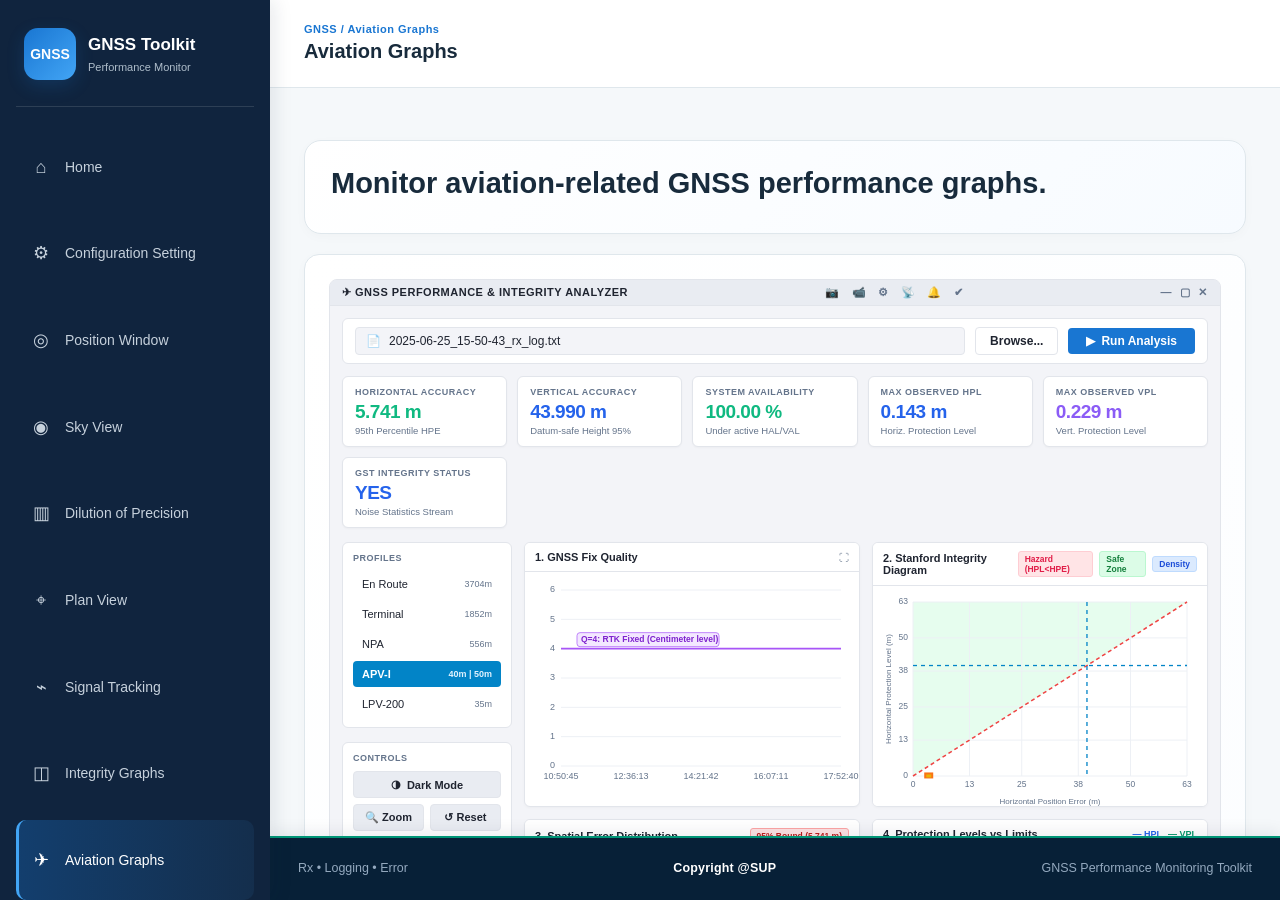
==== commit aae49ea7: "first commit" ====
--- a/pages/aviation.html
+++ b/pages/aviation.html
@@ -462,18 +462,18 @@
         <div class="breadcrumb">GNSS / Aviation Graphs</div>
         <h1>Aviation Graphs</h1>
       </div>
-      <button class="exit-btn" onclick="handleExit()">Exit</button>
+      <!-- <button class="exit-btn" onclick="handleExit()">Exit</button> -->
     </header>
 
     <div class="page-content">
       <div class="back-row">
-        <a class="back-btn" href="../index.html">← Home</a>
-        <button class="back-btn" onclick="history.back()">← Back</button>
+        
+       
       </div>
 
       <div class="page-title">
-        <h2>08. Aviation Graphs</h2>
-        <p>Monitor aviation-related GNSS performance graphs.</p>
+        <h2>Monitor aviation-related GNSS performance graphs.</h2>
+       
       </div>
 
       <div class="panel">
@@ -678,6 +678,28 @@
 
         </div>
       </div>
+
+      <div class="bottom-navigation">
+
+            <a
+                class="bottom-nav-btn"
+                href="../index.html">
+
+                Home
+
+            </a>
+
+
+            <button
+                class="bottom-nav-btn"
+                type="button"
+                onclick="history.back()">
+
+                Back
+
+            </button>
+
+        </div>
     </div>
 
     <footer>
--- a/css/style.css
+++ b/css/style.css
@@ -7,7 +7,6 @@
     margin: 0;
     padding: 0;
     box-sizing: border-box;
-
     font-family:
         Arial,
         Helvetica,
@@ -20,18 +19,15 @@
    ========================================= */
 
 :root {
-    --green: #0d9f7a;
-    --green-dark: #08765c;
-
+    --blue: #1976d2;
+    --blue-dark: #125aa3;
+    --blue-light: #42a5f5;
     --navy: #10243e;
 
     --text: #182b3c;
     --muted: #667789;
-
     --line: #dfe7ec;
-
     --bg: #f5f8fa;
-
     --white: #ffffff;
 
     --sidebar-text: #c6d1dc;
@@ -49,11 +45,8 @@
 
 body {
     background: var(--bg);
-
     color: var(--text);
-
     min-height: 100vh;
-
     overflow-x: hidden;
 }
 
@@ -64,7 +57,6 @@
 
 a {
     text-decoration: none;
-
     color: inherit;
 }
 
@@ -75,9 +67,7 @@
 
 .app-shell {
     display: flex;
-
     min-height: 100vh;
-
     width: 100%;
 }
 
@@ -87,6 +77,7 @@
    ========================================= */
 
 .sidebar {
+
     width: 270px;
 
     height: 100vh;
@@ -98,7 +89,9 @@
     position: fixed;
 
     left: 0;
+
     top: 0;
+
     bottom: 0;
 
     z-index: 100;
@@ -109,37 +102,23 @@
 
     flex-direction: column;
 
-    overflow-y: auto;
-
-    overflow-x: hidden;
+    /*
+       SIDEBAR IS FIXED
+       NO SCROLLING
+    */
+    overflow: hidden;
 
     box-shadow:
         4px 0 18px rgba(16, 36, 62, .10);
 }
 
 
-/* Sidebar scrollbar */
-
-.sidebar::-webkit-scrollbar {
-    width: 5px;
-}
-
-.sidebar::-webkit-scrollbar-track {
-    background: transparent;
-}
-
-.sidebar::-webkit-scrollbar-thumb {
-    background: rgba(255,255,255,.18);
-
-    border-radius: 10px;
-}
-
-
 /* =========================================
    SIDEBAR BRAND
    ========================================= */
 
 .sidebar-brand {
+
     display: flex;
 
     align-items: center;
@@ -156,7 +135,9 @@
 
 
 .brand-mark {
+
     width: 52px;
+
     height: 52px;
 
     min-width: 52px;
@@ -166,8 +147,8 @@
     background:
         linear-gradient(
             135deg,
-            #0d9f7a,
-            #08765c
+            #1976d2,
+            #42a5f5
         );
 
     display: grid;
@@ -179,11 +160,12 @@
     font-size: 14px;
 
     box-shadow:
-        0 6px 18px rgba(13,159,122,.18);
+        0 6px 18px rgba(25,118,210,.20);
 }
 
 
 .sidebar-brand strong {
+
     display: block;
 
     font-size: 17px;
@@ -193,6 +175,7 @@
 
 
 .sidebar-brand small {
+
     display: block;
 
     color: var(--sidebar-muted);
@@ -210,19 +193,31 @@
    ========================================= */
 
 .sidebar-nav {
+
     padding-top: 20px;
 
     display: grid;
 
     gap: 7px;
 
+    /*
+       Navigation remains inside the fixed sidebar.
+       It does NOT create a scrollbar.
+    */
     flex: 1;
 
     min-height: 0;
-}
-
+
+    overflow: hidden;
+}
+
+
+/* =========================================
+   NAVIGATION ITEM
+   ========================================= */
 
 .nav-item {
+
     display: flex;
 
     align-items: center;
@@ -236,6 +231,8 @@
     color: var(--sidebar-text);
 
     font-size: 14px;
+
+    text-decoration: none;
 
     transition:
         background .2s ease,
@@ -243,10 +240,13 @@
         transform .2s ease;
 
     min-height: 44px;
+
+    flex-shrink: 0;
 }
 
 
 .nav-item span {
+
     width: 24px;
 
     min-width: 24px;
@@ -260,37 +260,125 @@
 
 
 .nav-item label {
+
     cursor: pointer;
 
     line-height: 1.3;
-}
-
+
+    white-space: nowrap;
+}
+
+
+/* =========================================
+   BLUE HOVER
+   ========================================= */
 
 .nav-item:hover {
-    background:
-        rgba(13,159,122,.13);
-
-    color: #ffffff;
-
-    transform:
-        translateX(2px);
-}
-
-
-.nav-item.active {
+
     background:
         linear-gradient(
             90deg,
-            rgba(13,159,122,.25),
-            rgba(13,159,122,.07)
+            rgba(25,118,210,.22),
+            rgba(66,165,245,.07)
         );
 
     color: #ffffff;
 
+    transform:
+        translateX(2px);
+}
+
+
+/* =========================================
+   BLUE ACTIVE
+   ========================================= */
+
+.nav-item.active {
+
+    background:
+        linear-gradient(
+            90deg,
+            rgba(25,118,210,.32),
+            rgba(66,165,245,.08)
+        );
+
+    color: #ffffff;
+
     border-left:
-        3px solid #39c59f;
+        3px solid #42a5f5;
 
     padding-left: 10px;
+}
+
+
+/* =========================================
+   SIDEBAR FOOTER
+   ========================================= */
+
+.sidebar-footer {
+
+    flex-shrink: 0;
+
+    min-height: 25px;
+
+    height: 25px;
+}
+
+
+/* =========================================
+   COMPLETELY REMOVE SIDEBAR SCROLLBAR
+   ========================================= */
+
+/* Chrome / Edge / Safari */
+
+.sidebar::-webkit-scrollbar,
+.sidebar-nav::-webkit-scrollbar {
+
+    display: none;
+
+    width: 0;
+
+    height: 0;
+}
+
+
+/* Firefox */
+
+.sidebar,
+.sidebar-nav {
+
+    scrollbar-width: none;
+}
+
+
+/* =========================================
+   PREVENT HORIZONTAL SIDEBAR SCROLLING
+   ========================================= */
+
+.sidebar {
+
+    overflow-x: hidden;
+
+    overflow-y: hidden;
+}
+
+
+/* =========================================
+   IMPORTANT
+   SIDEBAR NEVER MOVES OR SCROLLS
+   ========================================= */
+
+.sidebar {
+
+    position: fixed;
+
+    top: 0;
+
+    left: 0;
+
+    bottom: 0;
+
+    height: 100vh;
 }
 
 
@@ -346,12 +434,17 @@
 
     min-width: 9px;
 
-    background: #37c995;
+    background:
+        linear-gradient(
+            135deg,
+            #1976d2,
+            #42a5f5
+        );
 
     border-radius: 50%;
 
     box-shadow:
-        0 0 0 4px rgba(55,201,149,.10);
+        0 0 0 4px rgba(66,165,245,.10);
 }
 
 
@@ -415,7 +508,7 @@
 .breadcrumb {
     font-size: 11px;
 
-    color: var(--green);
+    color: var(--blue);
 
     font-weight: 700;
 
@@ -443,7 +536,7 @@
 
     border: 0;
 
-    background: #eaf0f4;
+    background: #eaf3fc;
 
     color: var(--navy);
 
@@ -460,7 +553,7 @@
 
 
 .menu-btn:hover {
-    background: #dfe8ee;
+    background: #dcecff;
 }
 
 
@@ -469,7 +562,8 @@
    ========================================= */
 
 .theme-toggle {
-    border: 1px solid var(--line);
+    border:
+        1px solid var(--line);
 
     background: #ffffff;
 
@@ -498,11 +592,11 @@
 
 
 .theme-toggle:hover {
-    border-color: var(--green);
-
-    color: var(--green);
-
-    background: #f7fcfa;
+    border-color: var(--blue);
+
+    color: var(--blue);
+
+    background: #f4f9ff;
 }
 
 
@@ -532,9 +626,17 @@
 
 
 .exit-btn:hover {
-    background: #dfe8ee;
-
-    transform: translateY(-1px);
+    background:
+        linear-gradient(
+            135deg,
+            #1976d2,
+            #42a5f5
+        );
+
+    color: #ffffff;
+
+    transform:
+        translateY(-1px);
 }
 
 
@@ -553,7 +655,7 @@
         linear-gradient(
             135deg,
             #ffffff,
-            #eef7f4
+            #eef7ff
         );
 
     border:
@@ -597,7 +699,7 @@
 
     font-weight: 600;
 
-    color: var(--green);
+    color: var(--blue);
 
     letter-spacing: 1.5px;
 }
@@ -623,7 +725,19 @@
 
 
 .hero h2 strong {
-    color: var(--green);
+    background:
+        linear-gradient(
+            90deg,
+            #125aa3,
+            #1976d2,
+            #42a5f5
+        );
+
+    -webkit-background-clip: text;
+
+    background-clip: text;
+
+    -webkit-text-fill-color: transparent;
 
     font-weight: 800;
 }
@@ -658,8 +772,9 @@
     background:
         linear-gradient(
             135deg,
-            var(--green),
-            var(--green-dark)
+            #125aa3,
+            #1976d2,
+            #42a5f5
         );
 
     color: #ffffff;
@@ -679,15 +794,16 @@
     transition: .2s ease;
 
     box-shadow:
-        0 5px 14px rgba(13,159,122,.14);
+        0 5px 14px rgba(25,118,210,.18);
 }
 
 
 .hero .primary-btn:hover {
-    transform: translateY(-2px);
+    transform:
+        translateY(-2px);
 
     box-shadow:
-        0 8px 18px rgba(13,159,122,.20);
+        0 8px 18px rgba(25,118,210,.28);
 }
 
 
@@ -700,7 +816,12 @@
 
     padding: 25px;
 
-    background: #ffffff;
+    background:
+        linear-gradient(
+            135deg,
+            #ffffff,
+            #f1f7fd
+        );
 
     border:
         1px solid var(--line);
@@ -745,7 +866,7 @@
 .hero-status span:last-child {
     font-size: 12px;
 
-    color: var(--green);
+    color: var(--blue);
 }
 
 
@@ -756,10 +877,15 @@
 
     border-radius: 50%;
 
-    background: #35c996;
+    background:
+        linear-gradient(
+            135deg,
+            #1976d2,
+            #42a5f5
+        );
 
     box-shadow:
-        0 0 0 5px rgba(53,201,150,.10);
+        0 0 0 5px rgba(66,165,245,.10);
 }
 
 
@@ -790,7 +916,12 @@
 
     border-radius: 10px;
 
-    background: var(--navy);
+    background:
+        linear-gradient(
+            135deg,
+            #10243e,
+            #174b78
+        );
 
     color: #ffffff;
 
@@ -833,7 +964,12 @@
 
     gap: 18px;
 
-    background: #ffffff;
+    background:
+        linear-gradient(
+            135deg,
+            #ffffff,
+            #f7fbff
+        );
 
     border:
         1px solid var(--line);
@@ -853,22 +989,31 @@
     transform:
         translateY(-2px);
 
+    border-color:
+        #c9def2;
+
     box-shadow:
-        0 9px 24px rgba(16,36,62,.08);
+        0 9px 24px rgba(25,118,210,.08);
 }
 
 
 .card-icon {
     width: 48px;
+
     height: 48px;
 
     min-width: 48px;
 
     border-radius: 12px;
 
-    background: #e6f6f1;
-
-    color: var(--green);
+    background:
+        linear-gradient(
+            135deg,
+            #eaf4ff,
+            #dceeff
+        );
+
+    color: var(--blue);
 
     display: grid;
 
@@ -901,14 +1046,12 @@
 
     font-size: 24px;
 
-    color: var(--green);
+    color: var(--blue);
 }
 
 
 /* =========================================
    MAIN PAGE FOOTER
-   IMPORTANT:
-   THIS FOOTER IS SEPARATE FROM SIDEBAR
    ========================================= */
 
 .main-footer {
@@ -920,7 +1063,12 @@
 
     padding: 18px 34px;
 
-    background: var(--navy);
+    background:
+        linear-gradient(
+            135deg,
+            #10243e,
+            #0d3158
+        );
 
     color: #c6d1dc;
 
@@ -935,7 +1083,7 @@
     font-size: 11px;
 
     border-top:
-        1px solid rgba(16,36,62,.10);
+        2px solid #1976d2;
 }
 
 
@@ -949,7 +1097,12 @@
 
 
 .page-title {
-    background: #ffffff;
+    background:
+        linear-gradient(
+            135deg,
+            #ffffff,
+            #f7fbff
+        );
 
     border:
         1px solid var(--line);
@@ -980,7 +1133,12 @@
 
 
 .panel {
-    background: #ffffff;
+    background:
+        linear-gradient(
+            135deg,
+            #ffffff,
+            #fbfdff
+        );
 
     border:
         1px solid var(--line);
@@ -1027,7 +1185,12 @@
 
 
 .source-option {
-    background: #f9fbfc;
+    background:
+        linear-gradient(
+            135deg,
+            #f9fbfc,
+            #f3f8fd
+        );
 
     border:
         2px solid var(--line);
@@ -1047,9 +1210,14 @@
 
 
 .source-option:hover {
-    border-color: var(--green);
-
-    background: #f2fbf8;
+    border-color: var(--blue);
+
+    background:
+        linear-gradient(
+            135deg,
+            #ffffff,
+            #edf6ff
+        );
 }
 
 
@@ -1068,7 +1236,7 @@
 
 
 .source-option:hover .radio {
-    border-color: var(--green);
+    border-color: var(--blue);
 }
 
 
@@ -1089,7 +1257,7 @@
 .open-arrow {
     margin-left: auto;
 
-    color: var(--green);
+    color: var(--blue);
 
     font-size: 22px;
 }
@@ -1113,7 +1281,12 @@
 .back-btn {
     padding: 10px 15px;
 
-    background: #ffffff;
+    background:
+        linear-gradient(
+            135deg,
+            #ffffff,
+            #f5f9fd
+        );
 
     border:
         1px solid var(--line);
@@ -1129,9 +1302,16 @@
 
 
 .back-btn:hover {
-    border-color: var(--green);
-
-    color: var(--green);
+    border-color: var(--blue);
+
+    color: var(--blue);
+
+    background:
+        linear-gradient(
+            135deg,
+            #ffffff,
+            #edf6ff
+        );
 }
 
 
@@ -1179,10 +1359,10 @@
 
 .field input:focus,
 .field select:focus {
-    border-color: var(--green);
+    border-color: var(--blue);
 
     box-shadow:
-        0 0 0 3px rgba(13,159,122,.08);
+        0 0 0 3px rgba(25,118,210,.08);
 }
 
 
@@ -1214,7 +1394,7 @@
 
 
 .radio-row input {
-    accent-color: var(--green);
+    accent-color: var(--blue);
 }
 
 
@@ -1235,7 +1415,12 @@
 .stat {
     padding: 20px;
 
-    background: #f8fafb;
+    background:
+        linear-gradient(
+            135deg,
+            #f8fafb,
+            #f2f7fc
+        );
 
     border:
         1px solid var(--line);
@@ -1256,7 +1441,7 @@
 
     margin-top: 7px;
 
-    color: var(--green);
+    color: var(--blue);
 }
 
 
@@ -1287,7 +1472,7 @@
             to top,
             #fff 0,
             #fff 64px,
-            #edf2f5 65px
+            #edf3f8 65px
         );
 }
 
@@ -1319,8 +1504,9 @@
     background:
         linear-gradient(
             to top,
-            #08765c,
-            #55c9aa
+            #125aa3,
+            #1976d2,
+            #42a5f5
         );
 
     min-height: 25px;
@@ -1362,7 +1548,12 @@
 
 
 .signal-box {
-    background: #ffffff;
+    background:
+        linear-gradient(
+            135deg,
+            #ffffff,
+            #f5faff
+        );
 
     border:
         1px solid var(--line);
@@ -1378,7 +1569,7 @@
 .signal-box strong {
     display: block;
 
-    color: var(--green);
+    color: var(--blue);
 
     font-size: 24px;
 
@@ -1404,7 +1595,12 @@
 
     color: var(--muted);
 
-    background: #fafcfd;
+    background:
+        linear-gradient(
+            135deg,
+            #fafcfd,
+            #f3f7fb
+        );
 
     text-align: center;
 
@@ -1430,9 +1626,14 @@
 
     border-radius: 20px;
 
-    background: #e9f6f2;
-
-    color: #08765c;
+    background:
+        linear-gradient(
+            135deg,
+            #eaf4ff,
+            #dceeff
+        );
+
+    color: #125aa3;
 
     font-size: 13px;
 
@@ -1635,15 +1836,11 @@
 
 @media (max-width: 520px) {
 
-    /* SIDEBAR */
-
     .sidebar {
         width: 255px;
     }
 
 
-    /* TOPBAR */
-
     .topbar {
         padding: 12px 14px;
 
@@ -1669,8 +1866,6 @@
     }
 
 
-    /* HERO */
-
     .hero {
         margin: 16px 14px;
 
@@ -1693,8 +1888,6 @@
         text-align: center;
     }
 
-
-    /* SECTION */
 
     .section {
         margin:
@@ -1724,16 +1917,12 @@
     }
 
 
-    /* PAGE CONTENT */
-
     .page-content {
         padding:
             20px 14px;
     }
 
 
-    /* PAGE TITLE */
-
     .page-title {
         padding: 20px;
 
@@ -1745,16 +1934,12 @@
     }
 
 
-    /* PANELS */
-
     .panel {
         padding: 18px;
 
         border-radius: 13px;
     }
 
-
-    /* STATS */
 
     .stats-grid,
     .signal-grid {
@@ -1762,8 +1947,6 @@
     }
 
 
-    /* DOP GRAPH */
-
     .dop-chart {
         height: 260px;
 
@@ -1786,15 +1969,11 @@
     }
 
 
-    /* SOURCE OPTIONS */
-
     .source-option {
         padding: 17px;
     }
 
 
-    /* BACK BUTTON */
-
     .back-row {
         gap: 7px;
     }
@@ -1805,8 +1984,6 @@
         font-size: 12px;
     }
 
-
-    /* SIDEBAR FOOTER */
 
     .sidebar-footer {
         padding:
@@ -1822,8 +1999,6 @@
     }
 
 
-    /* MAIN FOOTER */
-
     .main-footer {
         font-size: 10px;
 
@@ -1864,3 +2039,1701 @@
     }
 }
 
+
+/* CONFIGURATION CSS */
+
+
+
+        /* =========================================================
+           PAGE LAYOUT
+        ========================================================= */
+
+        html,
+        body {
+            width: 100%;
+            height: 100%;
+            margin: 0;
+            padding: 0;
+        }
+
+        body {
+            background: #f5f8fa;
+            overflow: hidden;
+        }
+
+        .app-shell {
+            display: flex;
+            width: 100%;
+            height: 100vh;
+            overflow: hidden;
+        }
+
+        .sidebar {
+            height: 100vh;
+            min-height: 100vh;
+            flex-shrink: 0;
+        }
+
+        .sidebar-container {
+            height: 100%;
+            display: flex;
+            flex-direction: column;
+        }
+
+        .sidebar-nav {
+            flex: 1;
+            overflow-y: auto;
+        }
+
+        .main-content {
+            flex: 1;
+            min-width: 0;
+            height: 100vh;
+            display: flex;
+            flex-direction: column;
+            background: #ffffff;
+            overflow: hidden;
+        }
+
+        .page-content {
+            flex: 1;
+            min-height: 0;
+            overflow-y: auto;
+            overflow-x: hidden;
+            background: #f5f8fa;
+        }
+
+        .content-container {
+            padding-bottom: 25px;
+        }
+
+
+        /* =========================================================
+           SOURCE OPTIONS
+        ========================================================= */
+
+        .source-options {
+            display: flex;
+            flex-direction: column;
+            gap: 12px;
+        }
+
+        .source-option {
+            width: 100%;
+            min-height: 70px;
+
+            display: flex;
+            align-items: center;
+
+            padding: 14px 18px;
+
+            border: 1px solid #dfe7ec;
+            border-radius: 10px;
+
+            background: #ffffff;
+
+            color: #182b3c;
+
+            cursor: pointer;
+
+            text-align: left;
+
+            transition: all 0.2s ease;
+        }
+
+        .source-option:hover {
+            border-color: #1976d2;
+            background: #f8fcfb;
+            box-shadow: 0 5px 16px rgba(16, 36, 62, 0.08);
+        }
+
+        .source-option.selected {
+            border-color: #1976d2;
+            background: #f3fbf8;
+            box-shadow: 0 4px 14px rgba(13, 159, 122, 0.10);
+        }
+
+        .radio {
+            width: 18px;
+            height: 18px;
+
+            margin-right: 15px;
+
+            flex-shrink: 0;
+
+            border: 2px solid #b9c7d2;
+            border-radius: 50%;
+
+            position: relative;
+        }
+
+        .source-option.selected .radio {
+            border-color: #1976d2;
+        }
+
+        .source-option.selected .radio::after {
+            content: "";
+
+            position: absolute;
+
+            width: 8px;
+            height: 8px;
+
+            top: 3px;
+            left: 3px;
+
+            border-radius: 50%;
+
+            background: #0d9f7a;
+        }
+
+        .option-details {
+            display: flex;
+            flex-direction: column;
+            gap: 4px;
+            flex: 1;
+        }
+
+        .option-details b {
+            font-size: 15px;
+            color: #182b3c;
+        }
+
+        .option-details small {
+            font-size: 12px;
+            color: #667789;
+        }
+
+        .open-arrow {
+            color: #1976d2;
+            font-size: 20px;
+            font-weight: 600;
+        }
+
+
+        /* =========================================================
+           SETTINGS PANEL
+        ========================================================= */
+
+        .settings-panel {
+            display: none;
+
+            margin-top: 20px;
+
+            background: #ffffff;
+
+            border: 1px solid #dfe7ec;
+
+            border-radius: 12px;
+
+            box-shadow: 0 6px 22px rgba(16, 36, 62, 0.08);
+
+            overflow: hidden;
+
+            animation: panelOpen 0.25s ease;
+        }
+
+        .settings-panel.active {
+            display: block;
+        }
+
+        @keyframes panelOpen {
+
+            from {
+                opacity: 0;
+                transform: translateY(-8px);
+            }
+
+            to {
+                opacity: 1;
+                transform: translateY(0);
+            }
+
+        }
+
+
+        /* =========================================================
+           SETTINGS HEADER
+        ========================================================= */
+
+        .settings-header {
+            display: flex;
+            align-items: center;
+            justify-content: space-between;
+
+            padding: 17px 22px;
+
+            background: #10243e;
+
+            border-bottom: 2px solid #0d9f7a;
+        }
+
+        .settings-heading h3 {
+            margin: 0;
+
+            color: #ffffff;
+
+            font-size: 16px;
+            font-weight: 600;
+        }
+
+        .settings-heading p {
+            margin: 5px 0 0;
+
+            color: #b7c7d7;
+
+            font-size: 12px;
+        }
+
+        .close-settings {
+            width: 32px;
+            height: 32px;
+
+            border: 1px solid rgba(255,255,255,0.18);
+
+            border-radius: 6px;
+
+            background: rgba(255,255,255,0.06);
+
+            color: #ffffff;
+
+            font-size: 18px;
+
+            cursor: pointer;
+        }
+
+        .close-settings:hover {
+            background: rgba(255,255,255,0.15);
+        }
+
+
+        /* =========================================================
+           SETTINGS BODY
+        ========================================================= */
+
+        .settings-body {
+            padding: 24px;
+        }
+
+        .section-divider {
+            width: 100%;
+            height: 1px;
+
+            margin-bottom: 22px;
+
+            background: #e3e9ee;
+        }
+
+
+        /* =========================================================
+           ALL FIELDS IN ONE ROW
+        ========================================================= */
+
+        .dialog-grid {
+            display: grid;
+
+            grid-template-columns:
+                repeat(5, minmax(120px, 1fr));
+
+            gap: 15px;
+        }
+
+        .field-row {
+            display: flex;
+
+            flex-direction: column;
+
+            gap: 7px;
+        }
+
+        .field-row label {
+            color: #33485a;
+
+            font-size: 12px;
+
+            font-weight: 600;
+        }
+
+        .field-row select,
+        .field-row input {
+            width: 100%;
+
+            height: 40px;
+
+            padding: 0 10px;
+
+            box-sizing: border-box;
+
+            border: 1px solid #cfdbe3;
+
+            border-radius: 7px;
+
+            background: #ffffff;
+
+            color: #263b4d;
+
+            font-size: 12px;
+
+            outline: none;
+        }
+
+        .field-row select:focus,
+        .field-row input:focus {
+            border-color: #0d9f7a;
+
+            box-shadow:
+                0 0 0 3px rgba(13,159,122,0.10);
+        }
+
+
+        /* =========================================================
+           BUTTONS
+        ========================================================= */
+
+        .button-row {
+            display: flex;
+
+            justify-content: flex-end;
+
+            gap: 10px;
+
+            margin-top: 25px;
+
+            padding-top: 20px;
+
+            border-top: 1px solid #e3e9ee;
+        }
+
+        .dialog-btn {
+            min-width: 100px;
+
+            height: 40px;
+
+            padding: 0 18px;
+
+            border-radius: 7px;
+
+            font-size: 13px;
+
+            font-weight: 600;
+
+            cursor: pointer;
+        }
+
+        .start-btn {
+            border: 1px solid #1976d2;
+
+            background:#1976d2;
+
+            color: #ffffff;
+        }
+
+        .start-btn:hover {
+            background:#1976d2;
+        }
+
+        .cancel-btn {
+            border: 1px solid #cbd7df;
+
+            background: #ffffff;
+
+            color: #526677;
+        }
+
+        .cancel-btn:hover {
+            background: #f5f8fa;
+        }
+
+
+        /* =========================================================
+           PLAYBACK
+        ========================================================= */
+
+        .source-toggle {
+            display: flex;
+
+            gap: 25px;
+
+            margin-bottom: 22px;
+        }
+
+        .source-toggle label {
+            display: flex;
+
+            align-items: center;
+
+            gap: 6px;
+
+            font-weight: 600;
+
+            cursor: pointer;
+
+            color: #1e293b;
+
+            font-size: 13px;
+        }
+
+        .file-input-bar {
+            display: flex;
+
+            align-items: center;
+
+            gap: 16px;
+
+            background: #f1f3f5;
+
+            padding: 14px 20px;
+
+            border: 1px solid #dcdfe3;
+
+            border-radius: 7px;
+        }
+
+        .file-input-bar label {
+            font-weight: 700;
+
+            color: #222;
+
+            min-width: 70px;
+
+            font-size: 13px;
+        }
+
+        .file-input-bar input[type="text"] {
+            flex: 1;
+
+            height: 35px;
+
+            border: 1px solid #c5ccd2;
+
+            border-radius: 5px;
+
+            padding: 0 10px;
+
+            background: #fff;
+
+            font-size: 12px;
+
+            outline: none;
+        }
+
+        .browse-btn {
+            height: 35px;
+
+            padding: 0 20px;
+
+            background: #5090cb;
+
+            border: 1px solid #3b74a7;
+
+            border-radius: 5px;
+
+            cursor: pointer;
+
+            font-size: 12px;
+
+            color: #ffffff;
+        }
+
+        .browse-btn:hover {
+            background: #407fb9;
+        }
+
+
+        /* =========================================================
+           PLAYBACK PLAYER
+        ========================================================= */
+
+        .player-track-container {
+            margin: 25px 0 10px;
+
+            max-width: 500px;
+        }
+
+        .player-strip {
+            background:
+                linear-gradient(
+                    180deg,
+                    #f0f0f0 0%,
+                    #e0e0e0 45%,
+                    #b5b5b5 50%,
+                    #d8d8d8 100%
+                );
+
+            border: 1px solid #8c8c8c;
+
+            border-radius: 4px;
+
+            padding: 7px 12px;
+
+            display: flex;
+
+            align-items: center;
+
+            gap: 12px;
+
+            box-shadow: inset 0 1px 0 #fff;
+        }
+
+        .media-btn {
+            background: none;
+
+            border: none;
+
+            cursor: pointer;
+
+            display: flex;
+
+            align-items: center;
+
+            padding: 0;
+        }
+
+        .btn-icon-play {
+            width: 0;
+            height: 0;
+
+            border-top: 6px solid transparent;
+            border-bottom: 6px solid transparent;
+            border-left: 10px solid #16a34a;
+        }
+
+        .btn-icon-stop {
+            width: 10px;
+            height: 10px;
+
+            background: #16a34a;
+        }
+
+        .media-slider {
+            flex: 1;
+
+            height: 4px;
+
+            background: #7a7a7a;
+
+            outline: none;
+        }
+
+        .player-labels {
+            font-size: 11px;
+
+            color: #222;
+
+            margin-top: 6px;
+
+            display: flex;
+
+            gap: 30px;
+        }
+
+
+        /* =========================================================
+           PLAYBACK ACTIONS
+        ========================================================= */
+
+        .action-controls {
+            display: flex;
+
+            justify-content: flex-end;
+
+            gap: 12px;
+
+            margin-top: 18px;
+        }
+
+        .action-btn-play,
+        .action-btn-cancel {
+            min-width: 100px;
+
+            height: 40px;
+
+            padding: 0 20px;
+
+            border-radius: 5px;
+
+            font-size: 13px;
+
+            cursor: pointer;
+
+            border: 1px solid #3b74a7;
+
+            background: #5090cb;
+
+            color: #ffffff;
+        }
+
+        .action-btn-play:hover,
+        .action-btn-cancel:hover {
+            background: #407fb9;
+        }
+
+
+        /* =========================================================
+           PLAYBACK STATUS
+        ========================================================= */
+
+        .status-bar-panel {
+            background: #072037;
+
+            padding: 12px 20px;
+
+            border-radius: 5px;
+
+            display: flex;
+
+            gap: 30px;
+
+            align-items: center;
+
+            margin-top: 22px;
+        }
+
+        .status-item {
+            display: flex;
+
+            align-items: center;
+
+            gap: 8px;
+
+            color: #fff;
+
+            font-size: 12px;
+        }
+
+        .status-bulb {
+            width: 15px;
+            height: 15px;
+
+            border-radius: 50%;
+
+            background:
+                radial-gradient(
+                    circle at 5px 5px,
+                    #ffffff,
+                    #cfd3d8 60%,
+                    #888 100%
+                );
+        }
+
+        .status-bulb.active-green {
+            background:
+                radial-gradient(
+                    circle at 5px 5px,
+                    #9bf59b,
+                    #22c55e 60%,
+                    #15803d 100%
+                );
+        }
+
+        .status-bulb.active-red {
+            background:
+                radial-gradient(
+                    circle at 5px 5px,
+                    #ff9b9b,
+                    #ef4444 60%,
+                    #b91c1c 100%
+                );
+        }
+
+
+        /* =========================================================
+           FOLDER MODAL
+        ========================================================= */
+
+        .folder-dialog-overlay {
+            position: fixed;
+
+            inset: 0;
+
+            background: rgba(0,0,0,0.45);
+
+            display: none;
+
+            align-items: center;
+
+            justify-content: center;
+
+            z-index: 9999;
+        }
+
+        .folder-dialog {
+            background: #ffffff;
+
+            border: 1px solid #888;
+
+            box-shadow: 0 8px 24px rgba(0,0,0,0.35);
+
+            width: 420px;
+
+            max-width: 90%;
+
+            font-family: "Segoe UI", Tahoma, sans-serif;
+
+            border-radius: 4px;
+        }
+
+        .dialog-header {
+            display: flex;
+
+            justify-content: space-between;
+
+            align-items: center;
+
+            padding: 10px 12px;
+
+            font-size: 13px;
+
+            color: #111;
+
+            border-bottom: 1px solid #eee;
+        }
+
+        .dialog-header .close-btn {
+            cursor: pointer;
+
+            font-size: 17px;
+
+            color: #666;
+        }
+
+        .dialog-body {
+            padding: 12px 14px;
+        }
+
+        .dialog-body p {
+            font-size: 12px;
+
+            margin-bottom: 8px;
+
+            color: #222;
+        }
+
+        .tree-view-window {
+            height: 270px;
+
+            overflow-y: auto;
+
+            border: 1px solid #828790;
+
+            background: #fff;
+
+            padding: 4px;
+
+            font-size: 12px;
+        }
+
+        .tree-row {
+            display: flex;
+
+            align-items: center;
+
+            padding: 3px 4px;
+
+            cursor: pointer;
+
+            user-select: none;
+
+            white-space: nowrap;
+        }
+
+        .tree-row:hover {
+            background-color: #e5f3ff;
+        }
+
+        .tree-row.selected {
+            background-color: #cce8ff !important;
+
+            border: 1px solid #99d1ff;
+        }
+
+        .tree-expander {
+            width: 14px;
+
+            display: inline-block;
+
+            font-size: 10px;
+
+            color: #555;
+
+            text-align: center;
+        }
+
+        .tree-icon {
+            margin: 0 6px 0 2px;
+
+            display: inline-flex;
+
+            align-items: center;
+        }
+
+        .tree-children {
+            display: none;
+
+            padding-left: 16px;
+        }
+
+        .tree-children.expanded {
+            display: block;
+        }
+
+        .dialog-footer {
+            display: flex;
+
+            justify-content: flex-end;
+
+            gap: 8px;
+
+            padding: 10px 14px;
+
+            background: #f0f0f0;
+
+            border-top: 1px solid #d9d9d9;
+        }
+
+        .dialog-footer button {
+            min-width: 75px;
+
+            padding: 5px 12px;
+
+            font-size: 12px;
+
+            border: 1px solid #adadad;
+
+            background: #e1e1e1;
+
+            cursor: pointer;
+        }
+
+        .dialog-footer button:hover {
+            background: #e5f1fb;
+
+            border-color: #0078d7;
+        }
+
+
+        /* =========================================================
+           NETWORK
+        ========================================================= */
+
+        .network-grid {
+            display: grid;
+
+            grid-template-columns:
+                repeat(4, minmax(140px, 1fr));
+
+            gap: 15px;
+        }
+
+
+        /* =========================================================
+           BOTTOM HOME / BACK BUTTONS
+        ========================================================= */
+
+        .bottom-navigation {
+            display: flex;
+
+            justify-content: flex-end;
+
+            align-items: center;
+
+            gap: 12px;
+
+            margin-top: 28px;
+
+            padding-top: 20px;
+
+            border-top: 1px solid #dfe7ec;
+        }
+
+        .bottom-nav-btn {
+            display: inline-flex;
+
+            align-items: center;
+
+            justify-content: center;
+
+            min-width: 100px;
+
+            height: 40px;
+
+            padding: 0 18px;
+
+            border-radius: 6px;
+
+            background: #1976d2;
+
+            border: 1px solid #1565c0;
+
+            color: #ffffff;
+
+            text-decoration: none;
+
+            font-size: 13px;
+
+            font-weight: 600;
+
+            cursor: pointer;
+
+            box-sizing: border-box;
+
+            transition: all 0.2s ease;
+        }
+
+        .bottom-nav-btn:hover {
+            background: #125ea8;
+
+            border-color: #0d47a1;
+
+            transform: translateY(-1px);
+        }
+
+
+        /* =========================================================
+           FOOTER
+        ========================================================= */
+
+        footer {
+            width: 100%;
+
+            min-height: 64px;
+
+            padding: 12px 28px;
+
+            display: flex;
+
+            align-items: center;
+
+            justify-content: space-between;
+
+            gap: 20px;
+
+            background: #072037;
+
+            border-top: 2px solid #009677;
+
+            color: #b7c7d7;
+
+            font-size: 0.78rem;
+
+            line-height: 1.4;
+
+            box-shadow:
+                0 -4px 15px rgba(7,32,55,0.08);
+
+            box-sizing: border-box;
+        }
+
+        footer span {
+            display: block;
+
+            white-space: nowrap;
+        }
+
+        footer span:first-child {
+            color: #94a9bf;
+
+            font-weight: 500;
+        }
+
+        footer span:nth-child(2) {
+            color: #ffffff;
+
+            font-weight: 600;
+
+            letter-spacing: 0.2px;
+        }
+
+        footer span:last-child {
+            color: #94a9bf;
+
+            text-align: right;
+
+            font-weight: 500;
+        }
+
+
+        /* =========================================================
+           TABLET
+        ========================================================= */
+
+        @media (max-width: 1000px) {
+
+            .dialog-grid {
+                grid-template-columns:
+                    repeat(3, minmax(130px, 1fr));
+            }
+
+            .network-grid {
+                grid-template-columns:
+                    repeat(2, minmax(140px, 1fr));
+            }
+
+        }
+
+
+        /* =========================================================
+           MOBILE
+        ========================================================= */
+
+        @media (max-width: 768px) {
+
+            body {
+                overflow: auto;
+            }
+
+            .app-shell {
+                height: auto;
+
+                min-height: 100vh;
+
+                overflow: visible;
+            }
+
+            .main-content {
+                height: auto;
+
+                min-height: 100vh;
+
+                overflow: visible;
+            }
+
+            .page-content {
+                overflow: visible;
+            }
+
+            .dialog-grid,
+            .network-grid {
+                grid-template-columns: 1fr;
+            }
+
+            .source-toggle {
+                flex-direction: column;
+
+                gap: 10px;
+            }
+
+            .file-input-bar {
+                flex-direction: column;
+
+                align-items: stretch;
+            }
+
+            .file-input-bar label {
+                min-width: auto;
+            }
+
+            .player-track-container {
+                max-width: 100%;
+            }
+
+            .bottom-navigation {
+                justify-content: center;
+
+                flex-wrap: wrap;
+            }
+
+            footer {
+                min-height: auto;
+
+                padding: 14px 18px;
+
+                flex-direction: column;
+
+                justify-content: center;
+
+                text-align: center;
+
+                gap: 6px;
+            }
+
+            footer span {
+                white-space: normal;
+
+                text-align: center !important;
+            }
+
+        }
+
+  /* SIGNAL TRACKING CSS */
+
+ 
+    /* =====================================================
+       SIGNAL TRACKING STATUS
+       ===================================================== */
+
+
+       
+    .tracking-container {
+      width: 100%;
+      margin-top: 20px;
+    }
+
+    .tracking-panel {
+      background: #ffffff;
+      border: 1px solid #dfe7ec;
+      border-radius: 10px;
+      padding: 24px;
+      box-shadow: 0 4px 14px rgba(16, 36, 62, 0.06);
+    }
+
+    .tracking-panel h3 {
+      margin: 0 0 6px;
+      color: #182b3c;
+      font-size: 17px;
+    }
+
+    .tracking-description {
+      margin: 0 0 22px;
+      color: #667789;
+      font-size: 13px;
+    }
+
+    /* =====================================================
+       RADIO BUTTONS
+       ===================================================== */
+
+    .tracking-options {
+      display: grid;
+      grid-template-columns: repeat(5, 1fr);
+      gap: 12px;
+      margin-bottom: 25px;
+    }
+
+    .tracking-option {
+      position: relative;
+    }
+
+    .tracking-option input {
+      position: absolute;
+      opacity: 0;
+      pointer-events: none;
+    }
+
+    .tracking-option label {
+      display: flex;
+      align-items: center;
+      gap: 10px;
+
+      min-height: 52px;
+      padding: 10px 13px;
+
+      border: 1px solid #dce5ea;
+      border-radius: 8px;
+
+      background: #f9fbfc;
+      color: #405467;
+
+      font-size: 12px;
+      font-weight: 600;
+
+      cursor: pointer;
+
+      transition:
+        border-color 0.2s ease,
+        background 0.2s ease,
+        color 0.2s ease,
+        box-shadow 0.2s ease;
+    }
+
+    .tracking-option label:hover {
+      border-color: #0d9f7a;
+    }
+
+    /* Radio circle */
+
+    .radio-circle {
+      width: 16px;
+      height: 16px;
+
+      min-width: 16px;
+
+      border: 2px solid #9aaab5;
+      border-radius: 50%;
+
+      position: relative;
+      background: #ffffff;
+    }
+
+    .tracking-option input:checked + label {
+      border-color: #0d9f7a;
+      background: rgba(13, 159, 122, 0.07);
+      color: #08765c;
+      box-shadow: 0 3px 10px rgba(13, 159, 122, 0.08);
+    }
+
+    .tracking-option input:checked + label .radio-circle {
+      border-color: #0d9f7a;
+    }
+
+    .tracking-option input:checked + label .radio-circle::after {
+      content: "";
+
+      position: absolute;
+
+      width: 7px;
+      height: 7px;
+
+      border-radius: 50%;
+
+      background: #0d9f7a;
+
+      top: 50%;
+      left: 50%;
+
+      transform: translate(-50%, -50%);
+    }
+
+
+    
+
+
+    
+    /* =====================================================
+       ACTIVE PARAMETER DISPLAY
+       ===================================================== */
+
+    .tracking-display {
+      border: 1px solid #dfe7ec;
+      border-radius: 9px;
+      background: #f8fafb;
+      padding: 20px;
+
+      display: flex;
+      align-items: center;
+      justify-content: space-between;
+
+      gap: 20px;
+    }
+
+    .tracking-current {
+      display: flex;
+      flex-direction: column;
+      gap: 6px;
+    }
+
+    .tracking-current-label {
+      color: #7a8995;
+      font-size: 11px;
+      text-transform: uppercase;
+      letter-spacing: 0.5px;
+    }
+
+    .tracking-current-name {
+      color: #182b3c;
+      font-size: 18px;
+      font-weight: 700;
+    }
+
+    .tracking-value {
+      text-align: right;
+    }
+
+    .tracking-value strong {
+      display: block;
+      color: #0d9f7a;
+      font-size: 26px;
+      line-height: 1.2;
+    }
+
+    .tracking-value small {
+      color: #667789;
+      font-size: 11px;
+    }
+
+    .tracking-status {
+      display: inline-flex;
+      align-items: center;
+      gap: 6px;
+
+      margin-top: 8px;
+
+      color: #0d9f7a;
+      font-size: 11px;
+      font-weight: 600;
+    }
+
+    .tracking-status-dot {
+      width: 7px;
+      height: 7px;
+
+      border-radius: 50%;
+
+      background: #0d9f7a;
+
+      box-shadow:
+        0 0 0 3px rgba(13, 159, 122, 0.12);
+    }
+
+    /* =====================================================
+       CONSTELLATION
+       ===================================================== */
+
+    .constellation-panel {
+      margin-top: 20px;
+    }
+
+    .constellation-panel h3 {
+      margin-bottom: 6px;
+    }
+
+    .constellation-panel p {
+      margin: 0 0 16px;
+      color: #667789;
+      font-size: 13px;
+    }
+
+     /* =========================================================
+       BOTTOM NAVIGATION
+    ========================================================= */
+
+    .bottom-navigation {
+      display: flex;
+      justify-content: flex-end;
+      align-items: center;
+      gap: 12px;
+      margin-top: 28px;
+      padding-top: 20px;
+      border-top: 1px solid #dfe7ec;
+    }
+
+    .bottom-nav-btn {
+      display: inline-flex;
+      align-items: center;
+      justify-content: center;
+      min-width: 100px;
+      height: 40px;
+      margin-right:50px;
+      padding:0 18px;
+     
+      border-radius: 6px;
+      background: linear-gradient(135deg, #1976d2, #1565c0);
+      border: 1px solid #1565c0;
+      color: #ffffff;
+      text-decoration: none;
+      font-size: 13px;
+      font-weight: 600;
+      cursor: pointer;
+      box-sizing: border-box;
+      transition: all .2s ease;
+    }
+
+    .bottom-nav-btn:hover {
+      background: linear-gradient(135deg, #1565c0, #0d47a1);
+      border-color: #0d47a1;
+      transform: translateY(-1px);
+    }
+
+    /* =====================================================
+       RESPONSIVE
+       ===================================================== */
+
+    @media (max-width: 1100px) {
+
+      .tracking-options {
+        grid-template-columns: repeat(3, 1fr);
+      }
+
+    }
+
+    @media (max-width: 700px) {
+
+      .tracking-panel {
+        padding: 17px;
+      }
+
+      .tracking-options {
+        grid-template-columns: repeat(2, 1fr);
+      }
+
+      .tracking-display {
+        flex-direction: column;
+        align-items: flex-start;
+      }
+
+      .tracking-value {
+        text-align: left;
+      }
+
+    }
+
+    @media (max-width: 480px) {
+
+      .tracking-options {
+        grid-template-columns: 1fr;
+      }
+
+      .tracking-option label {
+        min-height: 48px;
+      }
+
+      .tracking-current-name {
+        font-size: 16px;
+      }
+
+      .tracking-value strong {
+        font-size: 22px;
+      }
+
+    }
+    
+/* =========================================================
+   PROFESSIONAL FOOTER
+   ========================================================= */
+
+footer {
+    width: 100%;
+    margin-top: auto;
+    min-height: 64px;
+    padding: 12px 28px;
+
+    display: flex;
+    align-items: center;
+    justify-content: space-between;
+    gap: 20px;
+
+    background: #072037;
+    border-top: 2px solid #009677;
+
+    color: #b7c7d7;
+    font-size: 0.78rem;
+    line-height: 1.4;
+
+    box-shadow: 0 -4px 15px rgba(7, 32, 55, 0.08);
+}
+
+footer span {
+    display: block;
+    white-space: nowrap;
+}
+
+footer span:first-child {
+    color: #94a9bf;
+    font-weight: 500;
+}
+
+footer span:nth-child(2) {
+    color: #ffffff;
+    font-weight: 600;
+    letter-spacing: 0.2px;
+}
+
+footer span:last-child {
+    color: #94a9bf;
+    text-align: right;
+    font-weight: 500;
+}
+
+/* Footer responsive */
+@media (max-width: 600px) {
+    footer {
+        min-height: 90px;
+        padding: 14px 16px;
+        flex-direction: column;
+        justify-content: center;
+        text-align: center;
+        gap: 5px;
+    }
+
+    footer span {
+        white-space: normal;
+        text-align: center !important;
+    }
+}
+
+/* 
+integrity css */
+
+ 
+    /* 6-Grid Integrity Dashboard Layout */
+    .integrity-grid-container {
+      display: grid;
+      grid-template-columns: repeat(3, 1fr);
+      gap: 16px;
+      margin-top: 15px;
+    }
+
+
+ 
+/* =========================================================
+   PROFESSIONAL FOOTER
+   ========================================================= */
+
+footer {
+    width: 100%;
+    margin-top: auto;
+    min-height: 64px;
+    padding: 12px 28px;
+
+    display: flex;
+    align-items: center;
+    justify-content: space-between;
+    gap: 20px;
+
+    background: #072037;
+    border-top: 2px solid #009677;
+
+    color: #b7c7d7;
+    font-size: 0.78rem;
+    line-height: 1.4;
+
+    box-shadow: 0 -4px 15px rgba(7, 32, 55, 0.08);
+}
+
+footer span {
+    display: block;
+    white-space: nowrap;
+}
+
+footer span:first-child {
+    color: #94a9bf;
+    font-weight: 500;
+}
+
+footer span:nth-child(2) {
+    color: #ffffff;
+    font-weight: 600;
+    letter-spacing: 0.2px;
+}
+
+footer span:last-child {
+    color: #94a9bf;
+    text-align: right;
+    font-weight: 500;
+}
+
+/* Footer responsive */
+@media (max-width: 600px) {
+    footer {
+        min-height: 90px;
+        padding: 14px 16px;
+        flex-direction: column;
+        justify-content: center;
+        text-align: center;
+        gap: 5px;
+    }
+
+    footer span {
+        white-space: normal;
+        text-align: center !important;
+    }
+}
+
+
+
+    @media (max-width: 1200px) {
+      .integrity-grid-container {
+        grid-template-columns: repeat(2, 1fr);
+      }
+    }
+
+    @media (max-width: 768px) {
+      .integrity-grid-container {
+        grid-template-columns: 1fr;
+      }
+    }
+
+    .graph-card {
+      background: #1b1b1e;
+      border: 1px solid #33363d;
+      border-radius: 4px;
+      overflow: hidden;
+      display: flex;
+      flex-direction: column;
+      box-shadow: 0 4px 10px rgba(0, 0, 0, 0.4);
+    }
+
+    .graph-card-header {
+      background: #121214;
+      padding: 6px 12px;
+      font-size: 13px;
+      font-weight: 600;
+      color: #e0e0e0;
+      border-bottom: 1px solid #2d2d30;
+      display: flex;
+      justify-content: space-between;
+      align-items: center;
+    }
+
+    .graph-card-tabs {
+      background: #232326;
+      display: flex;
+      border-bottom: 1px solid #333;
+      padding: 2px 4px 0;
+      gap: 2px;
+      overflow-x: auto;
+    }
+
+    .graph-tab {
+      background: transparent;
+      border: 1px solid transparent;
+      border-bottom: none;
+      color: #8c8c94;
+      font-size: 10px;
+      padding: 3px 7px;
+      cursor: pointer;
+      border-radius: 3px 3px 0 0;
+    }
+
+    .graph-tab.active {
+      background: #2f2f35;
+      color: #ffffff;
+      border-color: #444;
+    }
+
+    .canvas-container {
+      position: relative;
+      width: 100%;
+      height: 230px;
+      background: #1f1f23;
+    }
+
+    .canvas-container canvas {
+      width: 100%;
+      height: 100%;
+      display: block;
+    }
+
+    .graph-legend-box {
+      background: #18181c;
+      border-top: 1px solid #2d2d30;
+      padding: 6px 10px;
+      font-size: 10px;
+      color: #ccc;
+    }
+
+    .legend-title {
+      font-weight: 700;
+      color: #999;
+      font-size: 9px;
+      margin-bottom: 4px;
+      text-transform: uppercase;
+      letter-spacing: 0.5px;
+    }
+
+    .legend-items {
+      display: flex;
+      flex-wrap: wrap;
+      gap: 10px;
+    }
+
+    .legend-item {
+      display: flex;
+      align-items: center;
+      gap: 4px;
+      white-space: nowrap;
+    }
+
+    .legend-swatch {
+      width: 10px;
+      height: 10px;
+      border-radius: 1px;
+      display: inline-block;
+    }
+
+
+/* 
+    AVIATION CSS */
+
+
+     
